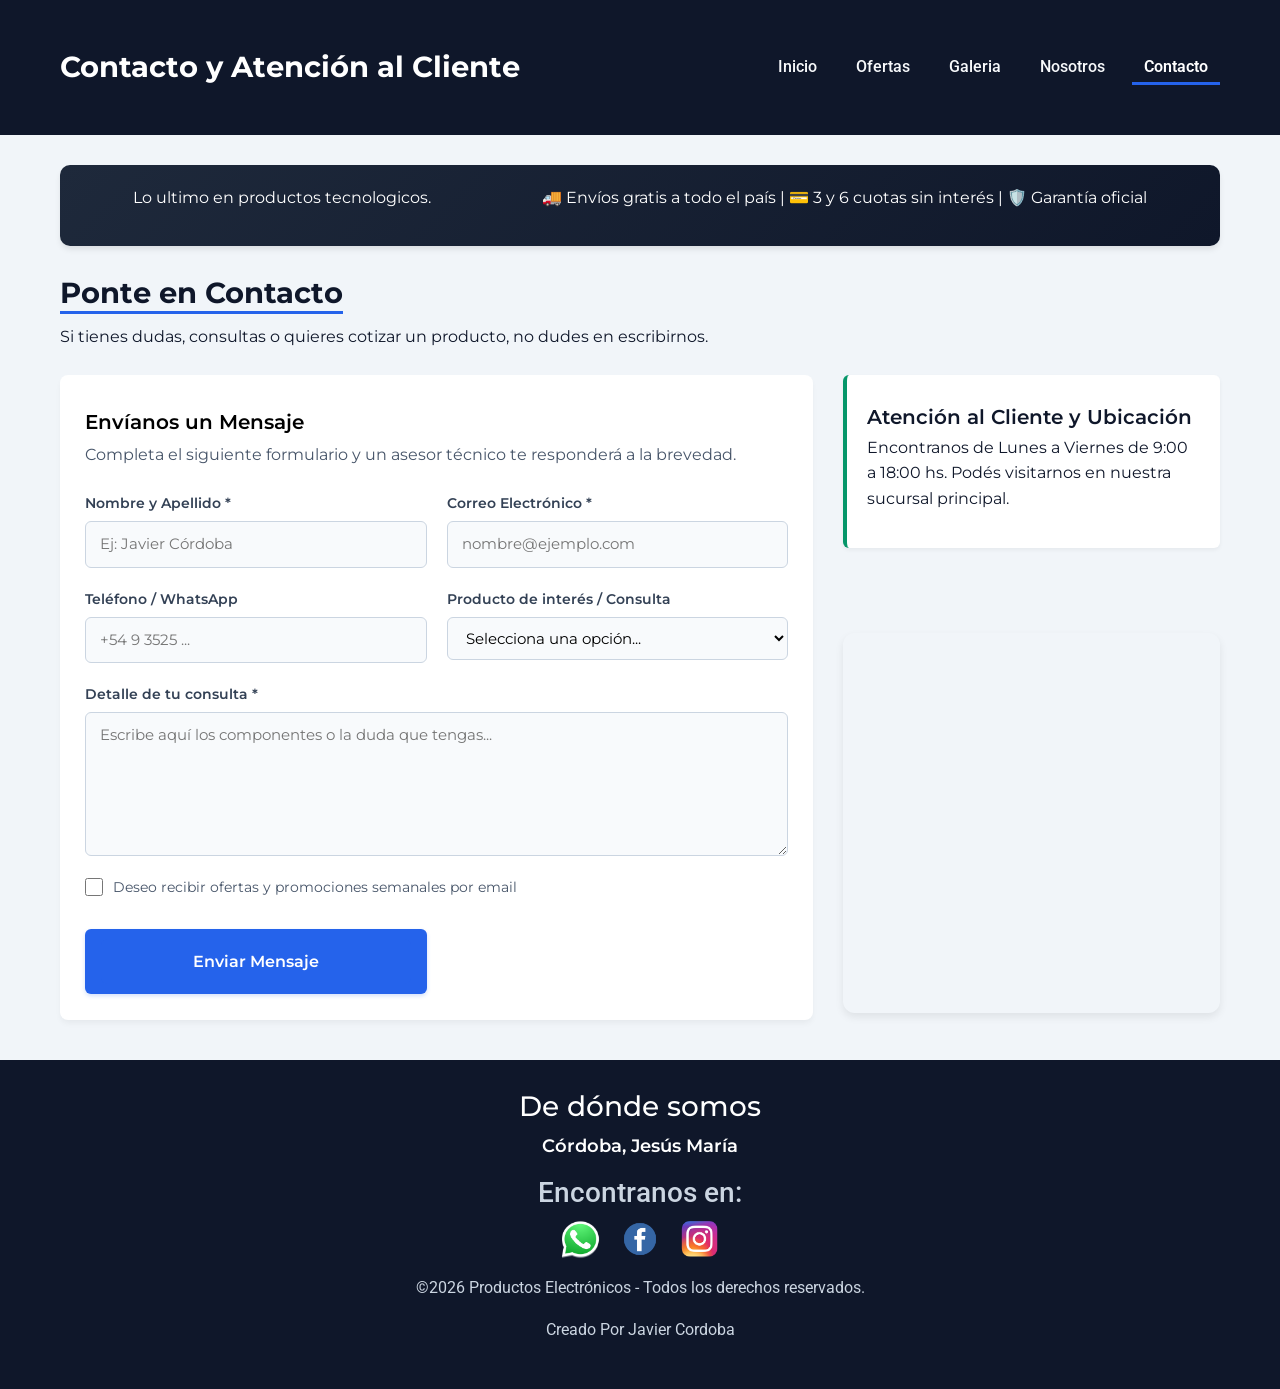
==== pages/contacto.html @ 76e1fd2c "agregar media queries y grid + creacion de rama" ====
<!DOCTYPE html>
<html lang="es">
<head>
    <meta charset="UTF-8">
    <meta name="viewport" content="width=device-width, initial-scale=1.0">
    <title>Contacto y Atención al Cliente | Mundo Tecnológico</title>
    <link href="https://cdn.jsdelivr.net/npm/bootstrap@5.3.8/dist/css/bootstrap.min.css" rel="stylesheet" integrity="sha384-sRIl4kxILFvY47J16cr9ZwB07vP4J8+LH7qKQnuqkuIAvNWLzeN8tE5YBujZqJLB" crossorigin="anonymous">
    <link rel="stylesheet" href="https://cdn.jsdelivr.net/npm/bootstrap-icons@1.13.1/font/bootstrap-icons.min.css">
    <link rel="preconnect" href="https://fonts.googleapis.com">
    <link rel="preconnect" href="https://fonts.gstatic.com" crossorigin>
    <link href="https://fonts.googleapis.com/css2?family=Montserrat:wght@500;600;700&family=Roboto:wght@400;500;700&display=swap" rel="stylesheet">
    <link rel="stylesheet" href="../css/styles.css">

    <meta name="description" content="Ponte en contacto con nuestro equipo de soporte y ventas. Asesoramiento técnico, presupuestos de PC y atención personalizada. ¡Escríbenos!">
    <meta property="og:type" content="website">
    <meta property="og:url" content="https://tulogo.com/pages/contacto.html">
    <meta property="og:title" content="Contacto y Atención al Cliente | Mundo Tecnológico">
    <meta property="og:description" content="Escríbenos o visítanos para recibir asesoramiento en equipamiento informático, computadoras y componentes.">
    <meta property="og:image" content="https://tulogo.com/assets/og-contacto.jpg">
    <meta property="og:image:alt" content="Atención al cliente y soporte de Mundo Tecnológico">
    <meta property="og:locale" content="es_AR">
</head>

<!-- -------------------- cabezera -------------------- -->

<body>
    <header class="header-principal">
        <div class="header-contenido">
            <h1>Contacto y Atención al Cliente</h1>
            <nav>         
                <ul class="lista-nav">
                    <li><a href="../index.html">Inicio </a></li>
                    <li><a href="./ofertas.html">Ofertas</a></li>
                    <li><a href="./galeria.html">Galeria</a></li>
                    <li><a href="./nosotros.html">Nosotros</a></li>
                    <li><a href="./contacto.html" class="activo">Contacto</a></li>                   
                </ul>   
            </nav>
        </div>
    </header>

<!-- -------------------- cuerpo principal -------------------- -->

    <main class="contenido-principal">
        <section class="seccion-comentario"> 
            <p>Lo ultimo en productos tecnologicos.</p>
            <p>🚚 Envíos gratis a todo el país | 💳 3 y 6 cuotas sin interés | 🛡️ Garantía oficial</p>
        </section>

        <section>
            <h2>Ponte en Contacto</h2>
            <p>Si tienes dudas, consultas o quieres cotizar un producto, no dudes en escribirnos.</p>
        </section>

        <section class="seccion-contacto">
            <article class="formulario-contacto">
                <h3>Envíanos un Mensaje</h3>
                <p>Completa el siguiente formulario y un asesor técnico te responderá a la brevedad.</p>

                <form action="#" method="POST" class="form-grid">
                    
                    <div class="campo-grupo">
                        <label for="nombre">Nombre y Apellido *</label>
                        <input type="text" id="nombre" name="nombre" placeholder="Ej: Javier Córdoba" required>
                    </div>

                    <div class="campo-grupo">
                        <label for="email">Correo Electrónico *</label>
                        <input type="email" id="email" name="email" placeholder="nombre@ejemplo.com" required>
                    </div>

                    <div class="campo-grupo">
                        <label for="telefono">Teléfono / WhatsApp</label>
                        <input type="tel" id="telefono" name="telefono" placeholder="+54 9 3525 ...">
                    </div>

                    <div class="campo-grupo">
                        <label for="interes">Producto de interés / Consulta</label>
                        <select id="interes" name="interes">
                            <option value="" disabled selected>Selecciona una opción...</option>
                            <option value="notebooks">Notebooks y Portátiles</option>
                            <option value="monitores">Monitores y Pantallas</option>
                            <option value="armado-pc">Armado y Presupuesto de PC</option>
                            <option value="servicio-tecnico">Servicio Técnico y Garantía</option>
                            <option value="otro">Otras consultas</option>
                        </select>
                    </div>

                    <div class="campo-grupo campo-completo">
                        <label for="mensaje">Detalle de tu consulta *</label>
                        <textarea id="mensaje" name="mensaje" rows="5" placeholder="Escribe aquí los componentes o la duda que tengas..."></textarea>
                    </div>

                    <div class="campo-suscripcion campo-completo">
                        <input type="checkbox" id="novedades" name="novedades">
                        <label for="novedades">Deseo recibir ofertas y promociones semanales por email</label>
                    </div>

                    <div class="boton-formulario">
                        <button type="submit">Enviar Mensaje</button>
                    </div>
                </form>
            </article>

            <div class="info-horarios">
                <h3>Atención al Cliente y Ubicación</h3>
                <p>Encontranos de Lunes a Viernes de 9:00 a 18:00 hs. Podés visitarnos en nuestra sucursal principal.</p>
            </div>

            <div class="ubicacion">
                <iframe src="https://www.google.com/maps/embed?pb=!1m18!1m12!1m3!1d3350.1234567890123!2d-64.18345678901234!3d-31.41345678901234!2m3!1f0!2f0!3f0!3m2!1i1024!2i768!4f13.1!3m3!1m2!1s0x943298765432109%3A0xabcdef1234567890!2sNuestra%20Tienda%20de%20Electr%C3%B3nica!5e0!3m2!1ses-419!2sar!4v1699999999999" width="600" height="450" style="border:0;" allowfullscreen="" loading="lazy" referrerpolicy="no-referrer-when-downgrade"></iframe>
            </div>
        </section>
    </main>

<!-- -------------------- pie de pagina -------------------- -->

    <footer class="pie-pagina">
        <div class="info-contacto">
            <h3>De dónde somos</h3>
            <p>Córdoba, Jesús María</p>
        </div>

        <div class="redes-sociales">
            <h3>Encontranos en:</h3>
            <ul class="lista-redes">
                <li><a href="https://wa.me/123456789" target="_blank"><img src="../assets/img/Logos/whatsapp.png" alt="Logo de Whatsapp" class="logo-red" title="Whatsapp"></a></li>
                <li><a href="https://facebook.com" target="_blank"><img src="../assets/img/Logos/facebook.png" alt="Logo de Facebook" class="logo-red" title="Facebook"></a></li>
                <li><a href="https://instagram.com" target="_blank"><img src="../assets/img/Logos/instagram.png" alt="Logo de Instagram" class="logo-red" title="Instagram"></a></li>
            </ul>
        </div>
        <p>&copy;<span id="year"></span> Productos Electrónicos - Todos los derechos reservados.</p>
        <p>Creado Por Javier Cordoba</p>
    </footer>
    <script>
        document.getElementById('year').textContent = new Date().getFullYear();   
    </script>
    <script src="https://cdn.jsdelivr.net/npm/bootstrap@5.3.8/dist/js/bootstrap.bundle.min.js" integrity="sha384-FKyoEForCGlyvwx9Hj09JcYn3nv7wiPVlz7YYwJrWVcXK/BmnVDxM+D2scQbITxI" crossorigin="anonymous"></script>
</body>
</html>
---- css/styles.css ----
* {
    margin: 0;
    padding: 0;
    box-sizing: border-box;
}

body {
    background-color: #f1f5f9;
    font-family: 'Roboto', sans-serif;
    font-size: 16px;
    color: #334155;
    line-height: 1.6;
}

/* ==========================================================================
                             NAVEGACIÓN
========================================================================== */ 

/* CORRECCIONES DE CSS PARA LA CLASE */
/* PERSONALMENTE ME GUSTABA MAS LA OTRA FORMA POR ESO QUEDA ADJUNTADA*/

/* .lista-nav {
    list-style: none;        
    padding: 0;              
    margin: 15px 0 0 0;               
    display: flex;           
    justify-content: center;
    flex-wrap: wrap;
    gap: 15px;               
} */

/* h1 {
font-family: 'Montserrat', sans-serif;
font-weight: 700;
font-size: 2.2rem;
margin-bottom: 15px;
color: #ffffff;
}*/

.header-principal {
    position: relative;
    background-color: #0f172a;
    color: #ffffff;
    padding: 50px 20px;
    text-align: center;
    overflow: hidden;
}

.video-header {
    position: absolute;
    top: 0;
    left: 0;
    width: 100%;
    height: 100%;
    object-fit: cover;
    z-index: 1;
}

.header-contenido {
    position: relative;
    z-index: 2;
    display: flex;                
    justify-content: space-between;
    align-items: center;           
    max-width: 1200px;             
    margin: 0 auto;                
    padding: 0 20px;
}

h1 {
    font-family: 'Montserrat', sans-serif;
    font-weight: 700;
    font-size: 1.8rem;
    color: #ffffff;
    margin: 0;                    
}

.lista-nav {
    list-style: none;        
    padding: 0;              
    margin: 0;               
    display: flex;           
    gap: 15px;               
}

.lista-nav a {
    color: #f8fafc;
    text-decoration: none;
    font-weight: 500;
    padding: 6px 12px;
    border-radius: 4px;
    transition: background-color 0.2s ease, color 0.2s ease;
}

.lista-nav a:hover {
    background-color: rgba(255, 255, 255, 0.1);
    color: #ffffff;
}

.lista-nav a.activo {
    color: #ffffff;
    font-weight: 600;
    border-bottom: 3px solid #2563eb;
    border-radius: 0;
}

/* ==========================================================================
                      SECCIÓN PRINCIPAL Y CONTENIDO
   ========================================================================== */

.contenido-principal {
    max-width: 1200px;
    margin: 30px auto;
    padding: 0 20px;
    font-family: 'Montserrat', sans-serif;
    color: #0f172a;
}

.seccion-comentario {
    background: linear-gradient(135deg, #1e293b, #0f172a);
    color: #ffffff;
    padding: 20px 25px;
    margin-bottom: 30px;
    border-radius: 10px;
    display: flex;
    justify-content: space-around;
    flex-wrap: wrap;
    gap: 15px;
    text-align: center;
    box-shadow: 0 4px 6px -1px rgba(0, 0, 0, 0.1);
} 

.contenido-principal h2 {
    font-size: 1.8rem;
    font-weight: 700;
    color: #0f172a;
    margin-bottom: 10px;
    border-bottom: 3px solid #2563eb;
    padding-bottom: 0.5px;
    display: inline-block;
}

.contenido-principal h3 {
    font-size: 1.25rem;
    font-weight: 600;
    color: #000000;
    margin-top: 10px;
    margin-bottom: 8px;
}

/* ==========================================================================
                      TARJETAS DE PRODUCTOS
   ========================================================================== */

.seccion-articulos {
    display: grid;
    grid-template-columns: 1fr;
    gap: 20px;
    margin-top: 20px;
}

.producto,
.producto-oferta {
    background-color: #ffffff;
    border: 1px solid #e2e8f0;
    border-left: 4px solid #2563eb;
    padding: 20px;
    border-radius: 8px;
    width: 100%;
    flex-direction: column;
    justify-content: space-between;
    align-items: center;
    text-align: center;
    box-shadow: 0 4px 6px -1px rgba(0, 0, 0, 0.05);
    transition: transform 0.2s ease, box-shadow 0.2s ease;
}

.producto-oferta {
    position: relative;
    overflow: hidden; 
}

.producto-oferta::before {
    content: "OFERTA";
    position: absolute;
    top: 15px;
    right: -30px;
    background-color: #dc2626;
    color: #ffffff;
    font-size: 0.65rem;
    font-weight: bold;
    padding: 4px 30px;
    transform: rotate(45deg);
    box-shadow: 0 2px 4px rgba(0, 0, 0, 0.15);
}

.producto:hover {
    transform: translateY(-5px);
    box-shadow: 0 10px 15px -3px rgba(0, 0, 0, 0.1);
    border-color: #cbd5e1;
}

.boton-compra,
.boton-formulario {
    background-color: #2563eb;
    color: #ffffff;
    border: none;
    border-radius: 6px;
    padding: 10px 16px;
    font-size: 0.95rem;
    font-weight: 600;
    margin-top: 10px;
    width: 100%;
    cursor: pointer;
    transition: all 0.2s ease;
    box-shadow: 0 2px 4px rgba(37, 99, 235, 0.2);
}

.boton-compra:hover {
    background-color: #1d4ed8;
    box-shadow: 0 4px 8px rgba(37, 99, 235, 0.35);
    transform: translateY(-2px);
}

.boton-compra:active {
    transform: translateY(0);
    box-shadow: none;
}

.titulo-producto {
    font-family: 'Montserrat', sans-serif;
    font-weight: 600;
    font-size: 1.1rem;
    color: #0f172a;
}

.precio-producto {
    font-weight: 700;
    color: #059669;
    font-size: 1.3rem;
    margin-top: 5px;
}

.imagen-producto {
    width: 100%;
    height: 180px;
    margin: 15px 0;
    object-fit: contain;
    transition: transform 0.25s ease;
}

/* ==========================================================================
                                PAGES
   ========================================================================== */

/*================
    1. OFERTAS 
=================*/

.seccion-ofertas {
    display: flex;            
    gap: 30px;                 
    flex-wrap: wrap;           
    margin: 30px;
}

.oferta-destacada {
    background-color: #ffffff;
    padding: 40px;
    border-radius: 6px;           
    box-shadow: 0px 4px 6px -1px rgba(0, 0, 0, 0.05);
}

.promociones-pago {
    background-color: #ffffff;
    border-left: 4px solid #059669;
    padding: 20px;
    border-radius: 6px;
    margin-top: 25px;
    box-shadow: 0 2px 4px rgba(0,0,0,0.05);
}

.seccion-tabla {
    margin: 40px 0;
}
.seccion-tabla p {
    color: #64748b;
    margin-top: 6px;
    margin-bottom: 20px;
}
.tabla-contenedor {
    width: 100%;
    overflow-x: auto;
    border-radius: 8px;
    box-shadow: 0 4px 6px -1px rgba(0, 0, 0, 0.05);
}
.tabla-comparativa {
    width: 100%;
    border-collapse: collapse;
    background-color: #ffffff;
    text-align: left;
    font-size: 0.95rem;
}
.tabla-comparativa caption {
    caption-side: top;
    font-size: 1.1rem;
    font-weight: 700;
    color: #0f172a;
    padding-bottom: 12px;
    text-align: left;
}
.tabla-comparativa thead tr {
    background-color: #0f172a;
    color: #ffffff;
}
.tabla-comparativa th {
    padding: 14px 18px;
    font-weight: 600;
}
.tabla-comparativa td {
    padding: 12px 18px;
    border-bottom: 1px solid #e2e8f0;
    color: #334155;
}



/*================
    2. GALERIA 
=================*/


/*================
    3. NOSOTROS 
=================*/

.seccion-nosotros {
    margin-top: 30px;
}

.tarjeta-nosotros {
    background-color: #ffffff;
    margin: 15px 0;
    border-radius: 8px;
    padding: 24px;
    flex: 1 1 280px;
    box-shadow: 0 4px 6px -1px rgba(0, 0, 0, 0.05);
    border: 2px solid #e2e8f0;
    border-left: 4px solid #2563eb;
}

.tarjeta-nosotros h3 {
    color: #0f172a;
    font-size: 1.2rem;
    margin-bottom: 10px;
}

.ubicacion {
    margin-top: 40px;
}

.ubicacion iframe {
    width: 100%;
    max-width: 100%;
    height: 380px;
    border-radius: 12px;
    box-shadow: 0 4px 8px rgba(0,0,0,0.08);
    margin-top: 15px;
}

/*================
    4. CONTACTO 
=================*/

.seccion-contacto {
    display: grid;
    gap: 20px;
    grid-template-columns: 1fr;
    grid-template-areas:
        "form"
        "horarios"
        "mapa";
    margin-top: 25px;
}

.formulario-contacto {
    grid-area: form;
    background-color: #ffffff;
    padding: 25px;
    border-radius: 8px;
    box-shadow: 0 4px 6px -1px rgba(0, 0, 0, 0.05);
}

.formulario-contacto > p {
    color: #475569;
    margin-bottom: 25px;
}

.form-grid {
    display: grid;
    grid-template-columns: 1fr 1fr;
    gap: 20px;
}

.campo-grupo {
    display: flex;
    flex-direction: column;
    gap: 6px;
}

.campo-grupo label {
    font-size: 0.9rem;
    font-weight: 600;
    color: #334155;
}

.campo-grupo input,
.campo-grupo select,
.campo-grupo textarea {
    padding: 10px 14px;
    border: 1px solid #cbd5e1;
    border-radius: 6px;
    font-family: inherit;
    font-size: 0.95rem;
    background-color: #f8fafc;
    transition: border-color 0.2s ease, box-shadow 0.2s ease;
}

.campo-grupo input:focus,
.campo-grupo select:focus,
.campo-grupo textarea:focus {
    outline: none;
    border-color: #2563eb;
    box-shadow: 0 0 0 3px rgba(37, 99, 235, 0.15);
    background-color: #ffffff;
}

.campo-completo {
    grid-column: 1 / -1;
}

.campo-suscripcion {
    display: flex;
    align-items: center;
    gap: 10px;
    font-size: 0.9rem;
    color: #475569;
}

.campo-suscripcion input[type="checkbox"] {
    width: 18px;
    height: 18px;
    accent-color: #2563eb;
    cursor: pointer;
}

.boton-formulario button {
    color: #ffffff;
    background-color: #2563eb;
    border: none;
    padding: 10px 16px;
    border-radius: 6px;
    font-size: 1rem;
    font-weight: 600;
    width: 100%;
}

.info-horarios {
    grid-area: horarios;
    background-color: #ffffff;
    border-left: 4px solid #059669;
    padding: 20px;      border-radius: 6px;
    box-shadow: 0 2px 4px rgba(0,0,0,0.05);
}

.info-horarios h3 {
    color: #0f172a;
    margin-bottom: 6px;
}

.ubicacion {
    grid-area: mapa;}

/* ==========================================================================
                                PIE DE PÁGINA 
   ========================================================================== */

.pie-pagina {
    background-color: #0f172a;
    color: #cbd5e1;
    padding: 30px 20px;
    text-align: center;
    margin-top: 40px;
}

.info-contacto {
    font-family: 'Montserrat', sans-serif;
    font-weight: 600;
    font-size: 1.1rem;
    color: #ffffff;
    margin-bottom: 10px;
}   


.lista-redes {
    list-style: none;
    display: flex;
    justify-content: center;
    align-items: center;
    gap: 20px;
    margin-top: 10px;
    padding: 0;
}

.logo-red {
    width: 40px;
    height: 40px;
}

/* ==========================================================================
                                MEDIA QUERIES
   ========================================================================== */

/* TABLET (a partir de 640px de ancho) */
@media (min-width: 640px) {
    .seccion-articulos {
        grid-template-columns: repeat(2, 1fr);
    }
}

/* COMPUTADORA (a partir de 1024px de ancho) */
@media (min-width: 1024px) {  
    .header-contenido {
        flex-direction: row;
        justify-content: space-between;
    }
    .seccion-articulos {
        grid-template-columns: repeat(4, 1fr);
    }
    .seccion-contacto {
        grid-template-columns: 2fr 1fr;
        grid-template-areas:
            "form horarios"
            "form mapa";
        gap: 30px;
    }
}
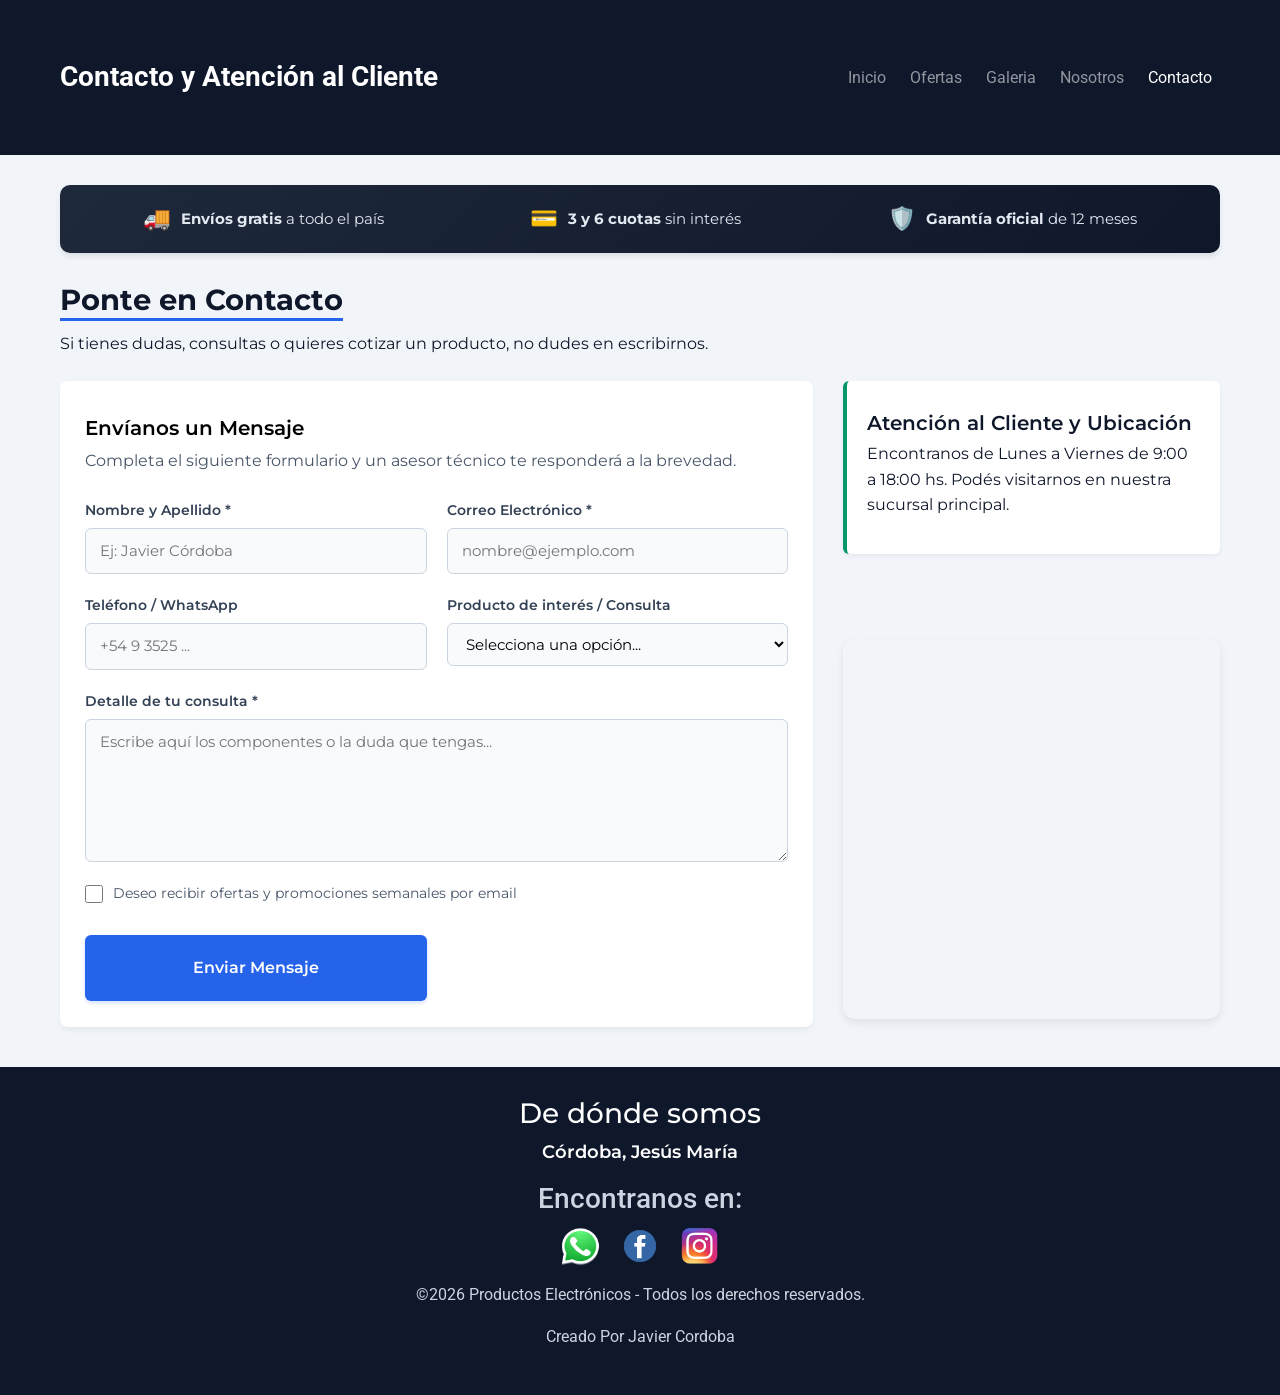
==== commit d646733a: "integracion de bootstrap con navbar cards y grid en index y nosotros" ====
--- a/pages/contacto.html
+++ b/pages/contacto.html
@@ -25,27 +25,42 @@
 
 <body>
     <header class="header-principal">
-        <div class="header-contenido">
-            <h1>Contacto y Atención al Cliente</h1>
-            <nav>         
-                <ul class="lista-nav">
-                    <li><a href="../index.html">Inicio </a></li>
-                    <li><a href="./ofertas.html">Ofertas</a></li>
-                    <li><a href="./galeria.html">Galeria</a></li>
-                    <li><a href="./nosotros.html">Nosotros</a></li>
-                    <li><a href="./contacto.html" class="activo">Contacto</a></li>                   
-                </ul>   
-            </nav>
-        </div>
+        <nav class="navbar navbar-expand-lg navbar-dark header-contenido">
+            <div class="container-fluid px-0">
+                <a class="navbar-brand fs-3 fw-bold" href="../index.html">Contacto y Atención al Cliente</a>
+
+                <button class="navbar-toggler" type="button" data-bs-toggle="collapse" data-bs-target="#menuNavegacion" aria-controls="menuNavegacion" aria-expanded="false" aria-label="Abrir menú de navegación">
+                    <span class="navbar-toggler-icon"></span>
+                </button>
+
+                <div class="collapse navbar-collapse" id="menuNavegacion">
+                    <ul class="navbar-nav ms-auto gap-2">
+                        <li class="nav-item"><a class="nav-link" href="../index.html">Inicio</a></li>
+                        <li class="nav-item"><a class="nav-link" href="./ofertas.html">Ofertas</a></li>
+                        <li class="nav-item"><a class="nav-link" href="./galeria.html">Galeria</a></li>
+                        <li class="nav-item"><a class="nav-link" href="./nosotros.html">Nosotros</a></li>
+                        <li class="nav-item"><a class="nav-link active" href="./contacto.html">Contacto</a></li>
+                    </ul>
+                </div>
+            </div>
+        </nav>
     </header>
 
 <!-- -------------------- cuerpo principal -------------------- -->
 
     <main class="contenido-principal">
-        <section class="seccion-comentario"> 
-            <p>Lo ultimo en productos tecnologicos.</p>
-            <p>🚚 Envíos gratis a todo el país | 💳 3 y 6 cuotas sin interés | 🛡️ Garantía oficial</p>
+        <section class="seccion-comentario">
+            <div class="item-beneficio beneficio-envio">
+                <span><strong>Envíos gratis</strong> a todo el país</span>
+            </div>
+            <div class="item-beneficio beneficio-cuotas">
+                <span><strong>3 y 6 cuotas</strong> sin interés</span>
+            </div>
+            <div class="item-beneficio beneficio-garantia">
+                <span><strong>Garantía oficial</strong> de 12 meses</span>
+            </div>
         </section>
+        
 
         <section>
             <h2>Ponte en Contacto</h2>
@@ -108,7 +123,7 @@
             </div>
 
             <div class="ubicacion">
-                <iframe src="https://www.google.com/maps/embed?pb=!1m18!1m12!1m3!1d3350.1234567890123!2d-64.18345678901234!3d-31.41345678901234!2m3!1f0!2f0!3f0!3m2!1i1024!2i768!4f13.1!3m3!1m2!1s0x943298765432109%3A0xabcdef1234567890!2sNuestra%20Tienda%20de%20Electr%C3%B3nica!5e0!3m2!1ses-419!2sar!4v1699999999999" width="600" height="450" style="border:0;" allowfullscreen="" loading="lazy" referrerpolicy="no-referrer-when-downgrade"></iframe>
+                <iframe src="https://www.google.com/maps/embed?pb=!1m18!1m12!1m3!1d27376.62319082987!2d-64.116666!3d-30.983333!2m3!1f0!2f0!3f0!3m2!1i1024!2i768!4f13.1!3m3!1m2!1s0x9432637a778859e9%3A0xc3b865dc6fa5e77e!2zSmVzw7pzIE1hcsOtYSwgQ8OzcmRvYmE!5e0!3m2!1ses-419!2sar!4v1710000000000!5m2!1ses-419!2sar" width="600" height="450" style="border:0;" allowfullscreen="" loading="lazy" referrerpolicy="no-referrer-when-downgrade"></iframe>
             </div>
         </section>
     </main>
--- a/css/styles.css
+++ b/css/styles.css
@@ -120,16 +120,38 @@
 .seccion-comentario {
     background: linear-gradient(135deg, #1e293b, #0f172a);
     color: #ffffff;
-    padding: 20px 25px;
+    padding: 16px 20px;
     margin-bottom: 30px;
     border-radius: 10px;
     display: flex;
     justify-content: space-around;
+    align-items: center;
     flex-wrap: wrap;
-    gap: 15px;
+    gap: 20px;
     text-align: center;
     box-shadow: 0 4px 6px -1px rgba(0, 0, 0, 0.1);
-} 
+}
+
+.item-beneficio {
+    display: flex;
+    align-items: center;
+    gap: 10px;
+    font-size: 0.95rem;
+    color: #e2e8f0;
+}
+
+.beneficio-envio::before {
+    content: "🚚";
+    font-size: 1.4rem;
+}
+.beneficio-cuotas::before {
+    content: "💳";
+    font-size: 1.4rem;
+}
+.beneficio-garantia::before {
+    content: "🛡️";
+    font-size: 1.4rem;
+}
 
 .contenido-principal h2 {
     font-size: 1.8rem;
@@ -330,6 +352,66 @@
     2. GALERIA 
 =================*/
 
+.seccion-galeria {
+    margin-top: 30px;
+}
+
+.seccion-galeria > p {
+    color: #64748b;
+    margin-top: 6px;
+    margin-bottom: 25px;
+}
+
+.categoria-galeria {
+    margin-bottom: 40px;
+}
+
+.categoria-galeria h3 {
+    font-size: 1.3rem;
+    font-weight: 600;
+    color: #0f172a;
+    margin-bottom: 15px;
+    border-left: 4px solid #2563eb;
+    padding-left: 10px;
+}
+
+.grilla-galeria {
+    display: grid;
+    grid-template-columns: repeat(auto-fit, minmax(260px, 1fr));
+    gap: 25px;
+}
+
+.item-galeria {
+    background-color: #ffffff;
+    border: 1px solid #e2e8f0;
+    border-radius: 10px;
+    overflow: hidden;
+    margin: 0;
+    box-shadow: 0 4px 6px -1px rgba(0, 0, 0, 0.05);
+    transition: transform 0.25s ease, box-shadow 0.25s ease;
+    display: flex;
+    flex-direction: column;
+    justify-content: space-between;
+}
+
+.item-galeria img {
+    width: 100%;
+    height: 200px;
+    object-fit: contain;
+    padding: 20px;
+    background-color: #ffffff;
+    transition: transform 0.25s ease;
+}
+
+.item-galeria figcaption {
+    background-color: #f8fafc;
+    border-top: 1px solid #e2e8f0;
+    padding: 12px 15px;
+    text-align: center;
+    font-size: 0.95rem;
+    font-weight: 500;
+    color: #334155;
+}
 
 /*================
     3. NOSOTROS 
@@ -341,19 +423,33 @@
 
 .tarjeta-nosotros {
     background-color: #ffffff;
-    margin: 15px 0;
-    border-radius: 8px;
-    padding: 24px;
-    flex: 1 1 280px;
-    box-shadow: 0 4px 6px -1px rgba(0, 0, 0, 0.05);
-    border: 2px solid #e2e8f0;
+    border: 1px solid #e2e8f0;
     border-left: 4px solid #2563eb;
+    border-radius: 12px;
+    padding: 28px 24px;
+    box-shadow: 0 4px 6px -1px rgba(0, 0, 0, 0.04);
+    transition: transform 0.25s ease, box-shadow 0.25s ease, border-color 0.25s ease;
+}
+
+.tarjeta-nosotros:hover {
+    transform: translateY(-6px);
+    box-shadow: 0 12px 20px -3px rgba(0, 0, 0, 0.08);
+    border-left-color: #1d4ed8;
 }
 
 .tarjeta-nosotros h3 {
+    font-family: 'Montserrat', sans-serif;
     color: #0f172a;
-    font-size: 1.2rem;
-    margin-bottom: 10px;
+    font-size: 1.25rem;
+    font-weight: 600;
+    margin-bottom: 12px;
+}
+
+.tarjeta-nosotros p {
+    color: #64748b;
+    font-size: 0.95rem;
+    line-height: 1.6;
+    margin-bottom: 0;
 }
 
 .ubicacion {
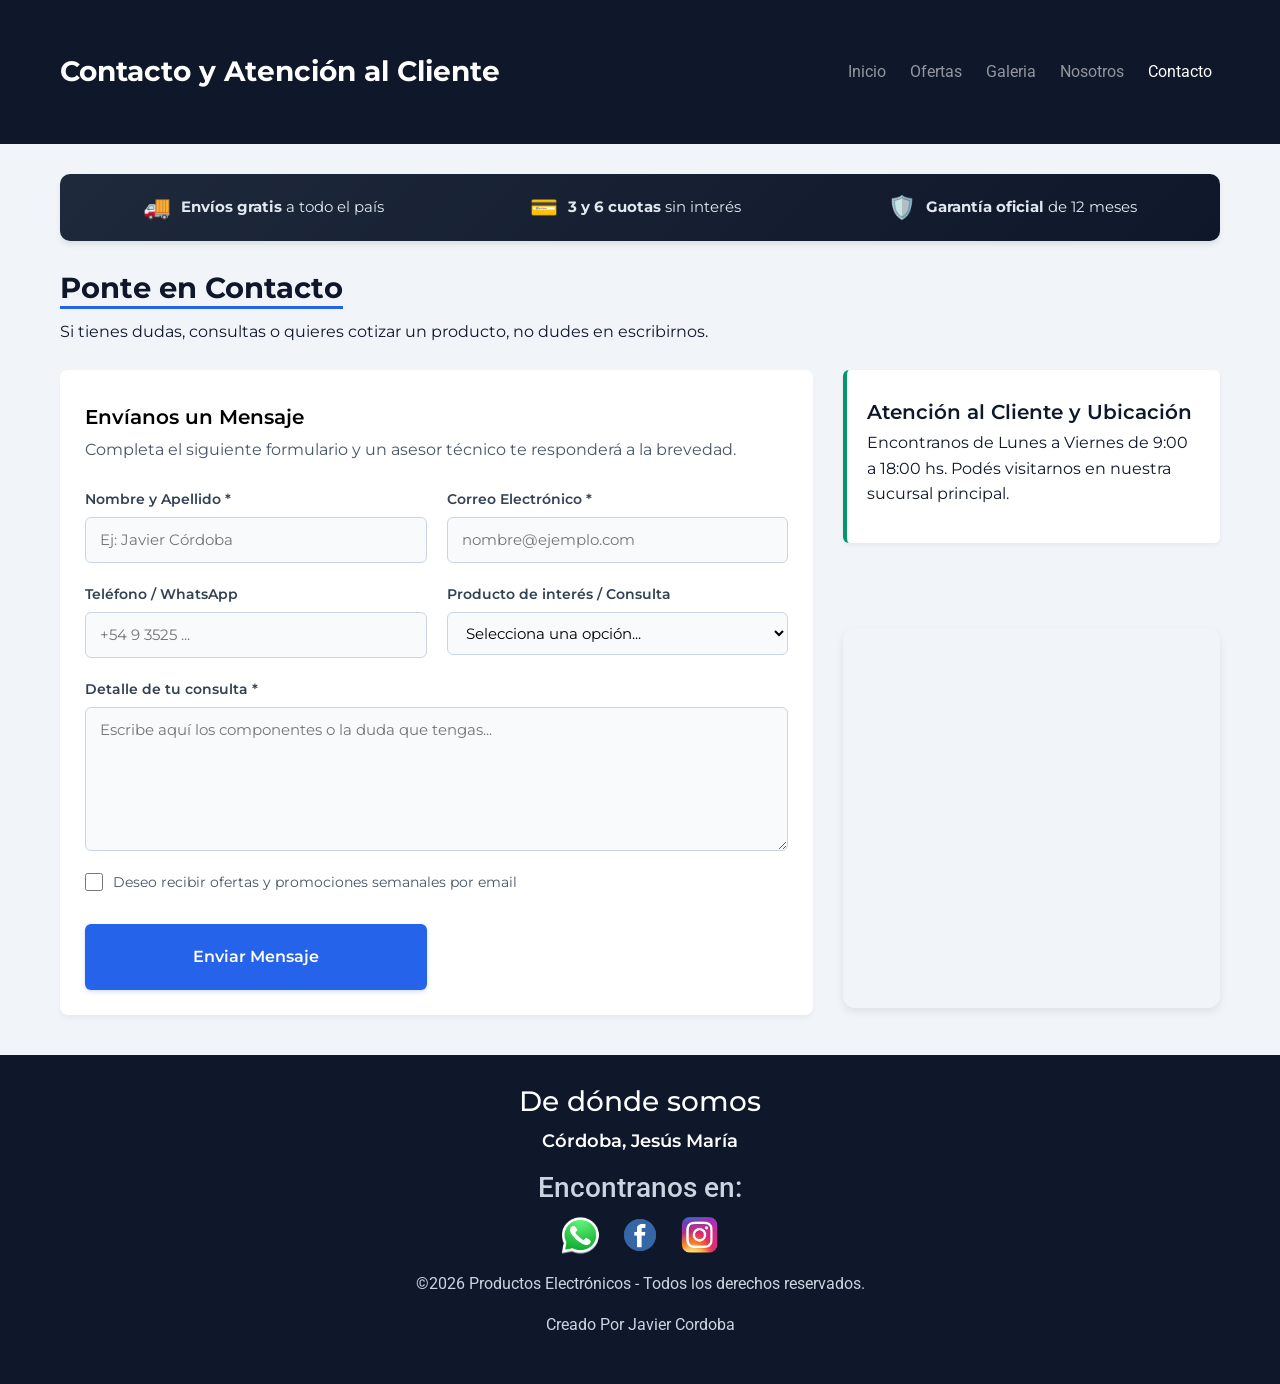
==== commit c099032c: "ultimas modificaciones minimas" ====
--- a/pages/contacto.html
+++ b/pages/contacto.html
@@ -27,7 +27,7 @@
     <header class="header-principal">
         <nav class="navbar navbar-expand-lg navbar-dark header-contenido">
             <div class="container-fluid px-0">
-                <a class="navbar-brand fs-3 fw-bold" href="../index.html">Contacto y Atención al Cliente</a>
+                <h1 class="navbar-brand fs-3 fw-bold">Contacto y Atención al Cliente</h1>
 
                 <button class="navbar-toggler" type="button" data-bs-toggle="collapse" data-bs-target="#menuNavegacion" aria-controls="menuNavegacion" aria-expanded="false" aria-label="Abrir menú de navegación">
                     <span class="navbar-toggler-icon"></span>
@@ -49,7 +49,7 @@
 <!-- -------------------- cuerpo principal -------------------- -->
 
     <main class="contenido-principal">
-        <section class="seccion-comentario">
+        <div class="seccion-comentario">
             <div class="item-beneficio beneficio-envio">
                 <span><strong>Envíos gratis</strong> a todo el país</span>
             </div>
@@ -59,7 +59,7 @@
             <div class="item-beneficio beneficio-garantia">
                 <span><strong>Garantía oficial</strong> de 12 meses</span>
             </div>
-        </section>
+        </div>
         
 
         <section>
--- a/css/styles.css
+++ b/css/styles.css
@@ -45,16 +45,6 @@
     padding: 50px 20px;
     text-align: center;
     overflow: hidden;
-}
-
-.video-header {
-    position: absolute;
-    top: 0;
-    left: 0;
-    width: 100%;
-    height: 100%;
-    object-fit: cover;
-    z-index: 1;
 }
 
 .header-contenido {
@@ -463,6 +453,21 @@
     border-radius: 12px;
     box-shadow: 0 4px 8px rgba(0,0,0,0.08);
     margin-top: 15px;
+}
+
+.seccion-video {
+    margin-top: 40px;
+}
+.video-oficinas {
+    width: 100%;
+    max-width: 850px;
+    display: block;
+    margin: 20px auto;
+    border-radius: 12px;
+    border: 1px solid #e2e8f0;
+    box-shadow: 0 10px 25px -5px rgba(15, 23, 42, 0.12);
+    background-color: #0f172a;
+    outline: none;
 }
 
 /*================
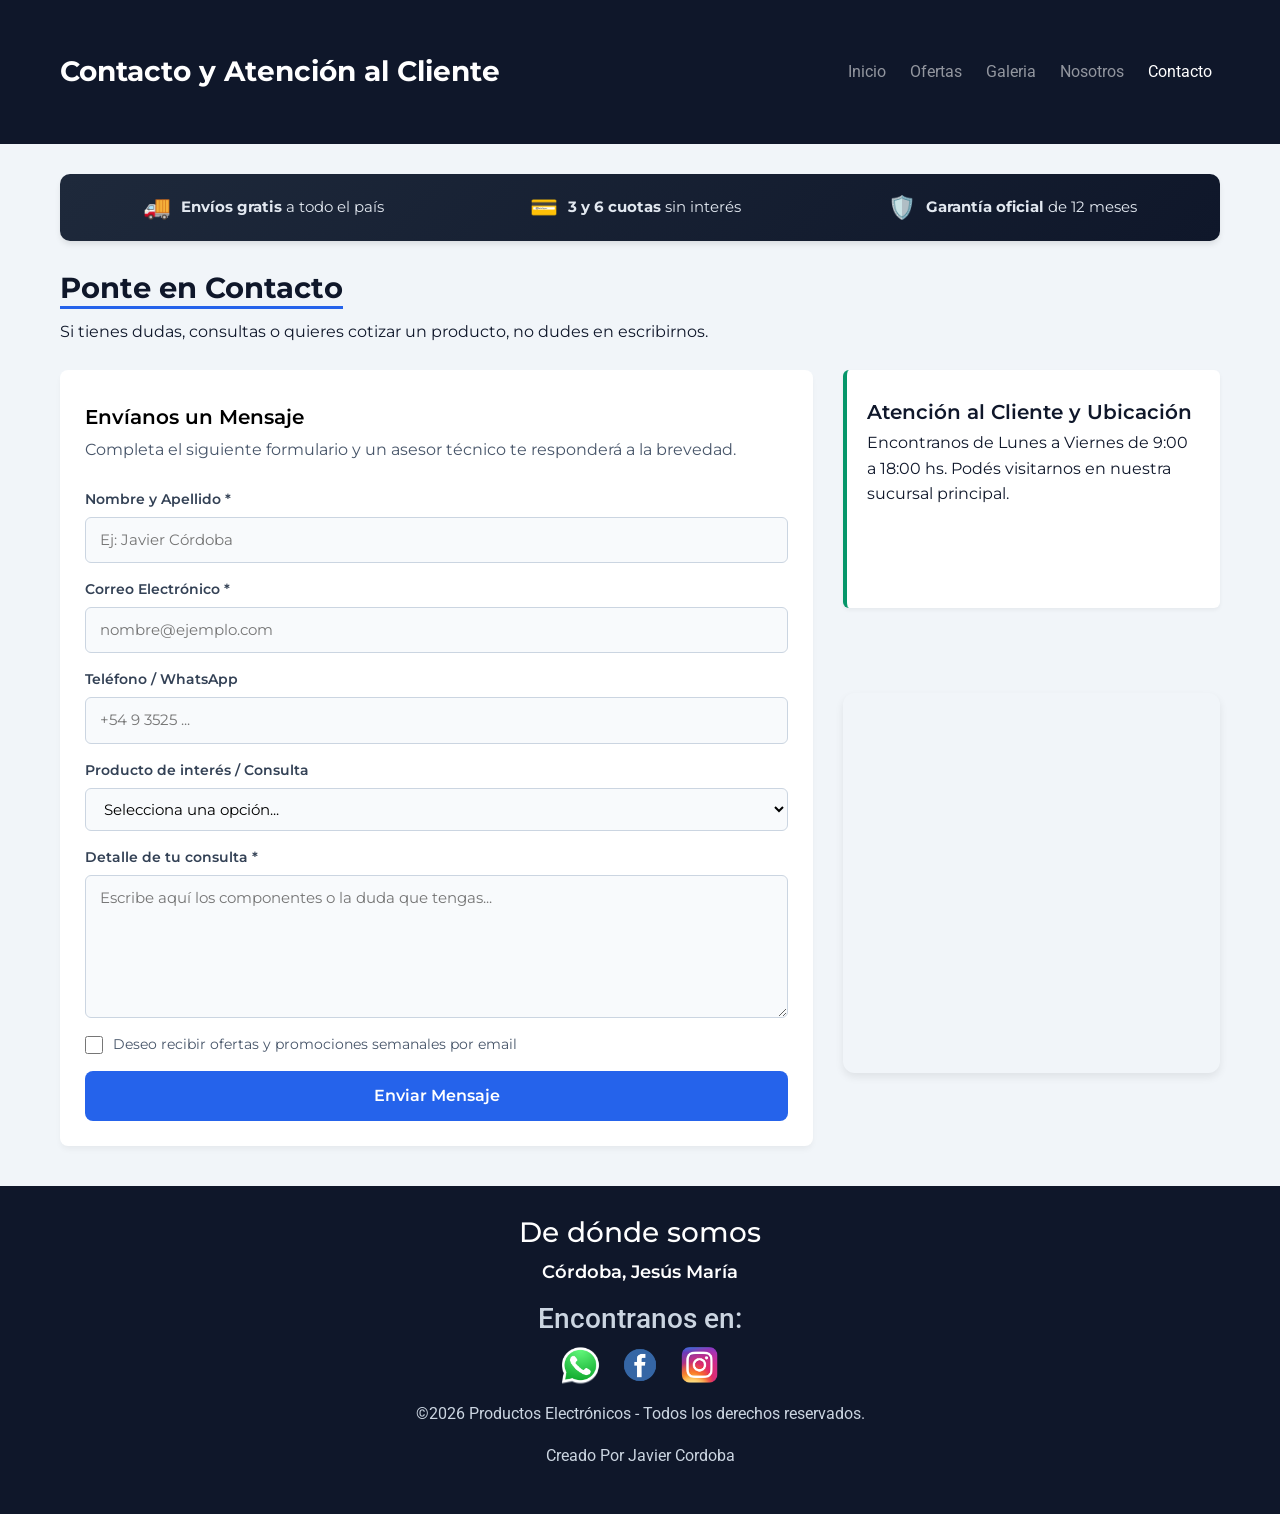
==== commit 1135b473: "responsive con areas, animaciones aos, accesibilidadl" ====
--- a/pages/contacto.html
+++ b/pages/contacto.html
@@ -13,10 +13,10 @@
 
     <meta name="description" content="Ponte en contacto con nuestro equipo de soporte y ventas. Asesoramiento técnico, presupuestos de PC y atención personalizada. ¡Escríbenos!">
     <meta property="og:type" content="website">
-    <meta property="og:url" content="https://tulogo.com/pages/contacto.html">
+    <meta property="og:url" content="https://javicordoba10.github.io/Pagina-WEB-Computacion/">
     <meta property="og:title" content="Contacto y Atención al Cliente | Mundo Tecnológico">
     <meta property="og:description" content="Escríbenos o visítanos para recibir asesoramiento en equipamiento informático, computadoras y componentes.">
-    <meta property="og:image" content="https://tulogo.com/assets/og-contacto.jpg">
+    <meta property="og:image" content="https://javicordoba10.github.io/Pagina-WEB-Computacion/assets/img/notebookHp.jpg">
     <meta property="og:image:alt" content="Atención al cliente y soporte de Mundo Tecnológico">
     <meta property="og:locale" content="es_AR">
 </head>
@@ -111,8 +111,8 @@
                         <label for="novedades">Deseo recibir ofertas y promociones semanales por email</label>
                     </div>
 
-                    <div class="boton-formulario">
-                        <button type="submit">Enviar Mensaje</button>
+                    <div class="campo-completo">
+                        <button type="submit" class="boton-formulario">Enviar Mensaje</button>
                     </div>
                 </form>
             </article>
--- a/css/styles.css
+++ b/css/styles.css
@@ -16,27 +16,6 @@
 /* ==========================================================================
                              NAVEGACIÓN
 ========================================================================== */ 
-
-/* CORRECCIONES DE CSS PARA LA CLASE */
-/* PERSONALMENTE ME GUSTABA MAS LA OTRA FORMA POR ESO QUEDA ADJUNTADA*/
-
-/* .lista-nav {
-    list-style: none;        
-    padding: 0;              
-    margin: 15px 0 0 0;               
-    display: flex;           
-    justify-content: center;
-    flex-wrap: wrap;
-    gap: 15px;               
-} */
-
-/* h1 {
-font-family: 'Montserrat', sans-serif;
-font-weight: 700;
-font-size: 2.2rem;
-margin-bottom: 15px;
-color: #ffffff;
-}*/
 
 .header-principal {
     position: relative;
@@ -64,35 +43,6 @@
     font-size: 1.8rem;
     color: #ffffff;
     margin: 0;                    
-}
-
-.lista-nav {
-    list-style: none;        
-    padding: 0;              
-    margin: 0;               
-    display: flex;           
-    gap: 15px;               
-}
-
-.lista-nav a {
-    color: #f8fafc;
-    text-decoration: none;
-    font-weight: 500;
-    padding: 6px 12px;
-    border-radius: 4px;
-    transition: background-color 0.2s ease, color 0.2s ease;
-}
-
-.lista-nav a:hover {
-    background-color: rgba(255, 255, 255, 0.1);
-    color: #ffffff;
-}
-
-.lista-nav a.activo {
-    color: #ffffff;
-    font-weight: 600;
-    border-bottom: 3px solid #2563eb;
-    border-radius: 0;
 }
 
 /* ==========================================================================
@@ -165,13 +115,6 @@
                       TARJETAS DE PRODUCTOS
    ========================================================================== */
 
-.seccion-articulos {
-    display: grid;
-    grid-template-columns: 1fr;
-    gap: 20px;
-    margin-top: 20px;
-}
-
 .producto,
 .producto-oferta {
     background-color: #ffffff;
@@ -213,8 +156,7 @@
     border-color: #cbd5e1;
 }
 
-.boton-compra,
-.boton-formulario {
+.boton-compra {
     background-color: #2563eb;
     color: #ffffff;
     border: none;
@@ -225,19 +167,18 @@
     margin-top: 10px;
     width: 100%;
     cursor: pointer;
-    transition: all 0.2s ease;
+    transition: transform 250ms ease-out, box-shadow 250ms ease-out, background-color 250ms ease-out;
     box-shadow: 0 2px 4px rgba(37, 99, 235, 0.2);
 }
 
 .boton-compra:hover {
     background-color: #1d4ed8;
-    box-shadow: 0 4px 8px rgba(37, 99, 235, 0.35);
-    transform: translateY(-2px);
+    transform: translateY(-3px) scale(1.02);
+    box-shadow: 0 8px 18px -4px rgba(37, 99, 235, 0.4);
 }
 
 .boton-compra:active {
-    transform: translateY(0);
-    box-shadow: none;
+    transform: translateY(-1px) scale(0.98);
 }
 
 .titulo-producto {
@@ -500,8 +441,8 @@
 
 .form-grid {
     display: grid;
-    grid-template-columns: 1fr 1fr;
-    gap: 20px;
+    grid-template-columns: 1fr;
+    gap: 15px;
 }
 
 .campo-grupo {
@@ -556,15 +497,22 @@
     cursor: pointer;
 }
 
-.boton-formulario button {
+.boton-formulario {
     color: #ffffff;
     background-color: #2563eb;
     border: none;
-    padding: 10px 16px;
-    border-radius: 6px;
+    padding: 12px 20px;
+    border-radius: 8px;
     font-size: 1rem;
     font-weight: 600;
     width: 100%;
+    cursor: pointer;
+    transition: background-color 250ms ease-out, transform 250ms ease-out;
+}
+
+.boton-formulario:hover {
+    background-color: #1d4ed8;
+    transform: translateY(-2px);
 }
 
 .info-horarios {
@@ -646,4 +594,36 @@
             "form mapa";
         gap: 30px;
     }
+}
+
+@media (prefers-reduced-motion: reduce) {
+    *,
+    *::before,
+    *::after {
+        animation-duration: 0.01ms !important;
+        animation-iteration-count: 1 !important;
+        transition-duration: 0.01ms !important;
+        scroll-behavior: auto !important;
+    }
+}
+
+/* Key Frame */
+
+@keyframes entradaSuave {
+    0% {
+        opacity: 0;
+        transform: translateY(20px);
+    }
+    60% {
+        opacity: 0.8;
+        transform: translateY(-3px);
+    }
+    100% {
+        opacity: 1;
+        transform: translateY(0);
+    }
+}
+
+.seccion-comentario {
+    animation: entradaSuave 450ms ease-out forwards;
 }
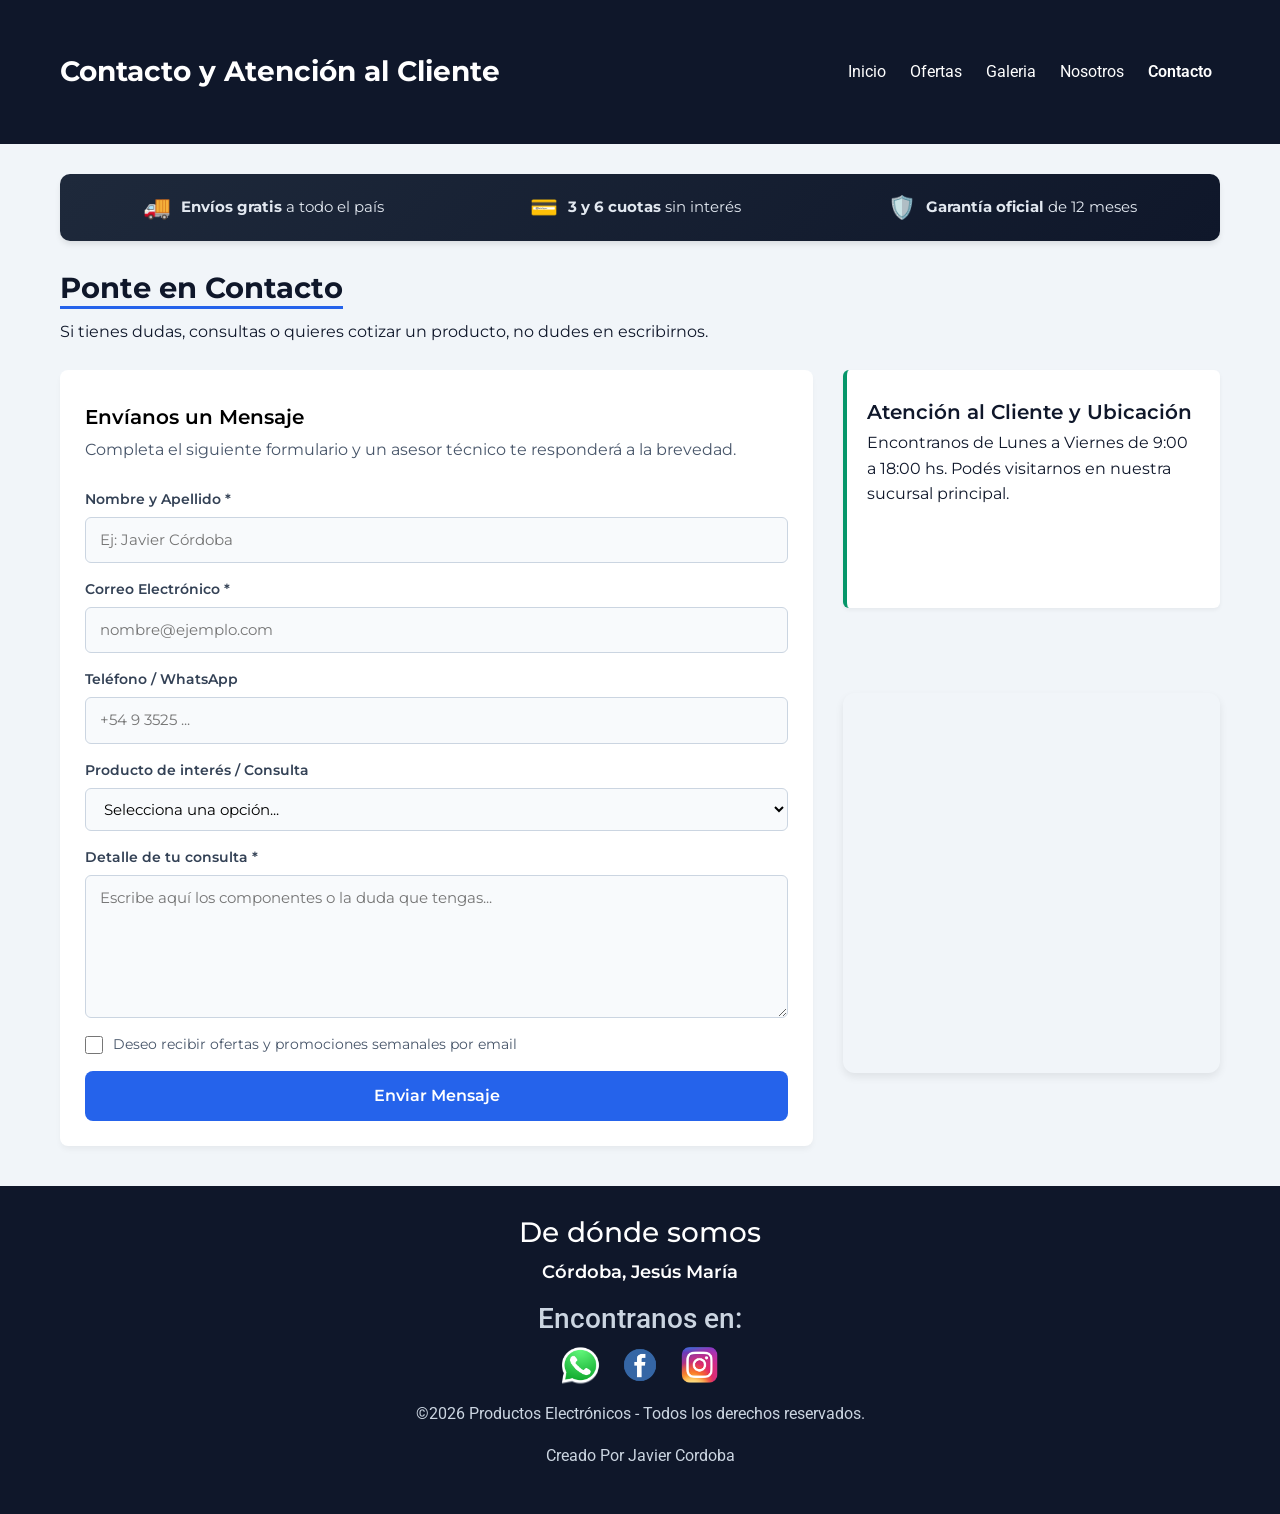
==== commit c56cf762: "migrar css a scss" ====
--- a/pages/contacto.html
+++ b/pages/contacto.html
@@ -9,7 +9,7 @@
     <link rel="preconnect" href="https://fonts.googleapis.com">
     <link rel="preconnect" href="https://fonts.gstatic.com" crossorigin>
     <link href="https://fonts.googleapis.com/css2?family=Montserrat:wght@500;600;700&family=Roboto:wght@400;500;700&display=swap" rel="stylesheet">
-    <link rel="stylesheet" href="../css/styles.css">
+    <link rel="stylesheet" href="../scss/styles.css">
 
     <meta name="description" content="Ponte en contacto con nuestro equipo de soporte y ventas. Asesoramiento técnico, presupuestos de PC y atención personalizada. ¡Escríbenos!">
     <meta property="og:type" content="website">
--- a/scss/styles.css
+++ b/scss/styles.css
@@ -0,0 +1,563 @@
+@charset "UTF-8";
+* {
+  margin: 0;
+  padding: 0;
+  box-sizing: border-box;
+}
+
+body {
+  background-color: #f1f5f9;
+  font-family: "Roboto", sans-serif;
+  font-size: 16px;
+  color: #334155;
+  line-height: 1.6;
+}
+
+@media (prefers-reduced-motion: reduce) {
+  *,
+  *::before,
+  *::after {
+    animation-duration: 0.01ms !important;
+    animation-iteration-count: 1 !important;
+    transition-duration: 0.01ms !important;
+    scroll-behavior: auto !important;
+  }
+}
+h1 {
+  font-family: "Montserrat", sans-serif;
+  font-weight: 700;
+  font-size: 1.8rem;
+  color: #ffffff;
+  margin: 0;
+}
+
+.contenido-principal {
+  max-width: 1200px;
+  margin: 30px auto;
+  padding: 0 20px;
+  font-family: "Montserrat", sans-serif;
+  color: #0f172a;
+}
+.contenido-principal h2 {
+  font-size: 1.8rem;
+  font-weight: 700;
+  color: #0f172a;
+  margin-bottom: 10px;
+  border-bottom: 3px solid #2563eb;
+  padding-bottom: 0.5px;
+  display: inline-block;
+}
+.contenido-principal h3 {
+  font-size: 1.25rem;
+  font-weight: 600;
+  color: #000000;
+  margin-top: 10px;
+  margin-bottom: 8px;
+}
+
+.header-principal {
+  position: relative;
+  background-color: #0f172a;
+  color: #ffffff;
+  padding: 50px 20px;
+  text-align: center;
+  overflow: hidden;
+}
+
+.header-contenido {
+  position: relative;
+  z-index: 2;
+  display: flex;
+  justify-content: space-between;
+  align-items: center;
+  max-width: 1200px;
+  margin: 0 auto;
+  padding: 0 20px;
+}
+@media (min-width: 1024px) {
+  .header-contenido {
+    flex-direction: row;
+    justify-content: space-between;
+  }
+}
+
+@keyframes entradaSuave {
+  0% {
+    opacity: 0;
+    transform: translateY(20px);
+  }
+  60% {
+    opacity: 0.8;
+    transform: translateY(-3px);
+  }
+  100% {
+    opacity: 1;
+    transform: translateY(0);
+  }
+}
+.navbar .navbar-brand {
+  font-family: "Montserrat", sans-serif;
+}
+.navbar .nav-link {
+  color: #ffffff;
+  transition: color 0.25s ease;
+}
+.navbar .nav-link:hover {
+  color: rgb(130.4285714286, 165.8571428571, 243.5714285714);
+}
+.navbar .nav-link.active {
+  font-weight: 600;
+}
+
+.pie-pagina {
+  background-color: #0f172a;
+  color: #cbd5e1;
+  padding: 30px 20px;
+  text-align: center;
+  margin-top: 40px;
+}
+.pie-pagina .info-contacto {
+  font-family: "Montserrat", sans-serif;
+  font-weight: 600;
+  font-size: 1.1rem;
+  color: #ffffff;
+  margin-bottom: 10px;
+}
+.pie-pagina .lista-redes {
+  list-style: none;
+  display: flex;
+  justify-content: center;
+  align-items: center;
+  gap: 20px;
+  margin-top: 10px;
+  padding: 0;
+}
+.pie-pagina .lista-redes .logo-red {
+  width: 40px;
+  height: 40px;
+  transition: transform 0.25s ease;
+}
+.pie-pagina .lista-redes .logo-red:hover {
+  transform: scale(1.1);
+}
+
+.boton-compra {
+  background-color: #2563eb;
+  color: #ffffff;
+  border: none;
+  border-radius: 6px;
+  padding: 10px 16px;
+  font-size: 0.95rem;
+  font-weight: 600;
+  margin-top: 10px;
+  width: 100%;
+  cursor: pointer;
+  box-shadow: 0 2px 4px rgba(37, 99, 235, 0.2);
+  transition: transform 250ms ease-out, box-shadow 250ms ease-out, background-color 250ms ease-out;
+}
+.boton-compra:hover {
+  background-color: #1d4ed8;
+  transform: translateY(-3px) scale(1.02);
+  box-shadow: 0 8px 18px -4px rgba(37, 99, 235, 0.4);
+}
+.boton-compra:active {
+  transform: translateY(-1px) scale(0.98);
+}
+
+.boton-formulario {
+  color: #ffffff;
+  background-color: #2563eb;
+  border: none;
+  padding: 12px 20px;
+  border-radius: 8px;
+  font-size: 1rem;
+  font-weight: 600;
+  width: 100%;
+  cursor: pointer;
+  transition: background-color 250ms ease-out, transform 250ms ease-out;
+}
+.boton-formulario:hover {
+  background-color: #1d4ed8;
+  transform: translateY(-2px);
+}
+.boton-formulario:active {
+  transform: translateY(0);
+}
+
+.producto,
+.producto-oferta {
+  background-color: #ffffff;
+  border: 1px solid #e2e8f0;
+  border-left: 4px solid #2563eb;
+  padding: 20px;
+  border-radius: 8px;
+  width: 100%;
+  flex-direction: column;
+  justify-content: space-between;
+  align-items: center;
+  text-align: center;
+  box-shadow: 0 4px 6px -1px rgba(0, 0, 0, 0.05);
+  transition: transform 0.2s ease, box-shadow 0.2s ease;
+}
+.producto:hover,
+.producto-oferta:hover {
+  transform: translateY(-5px);
+  box-shadow: 0 10px 15px -3px rgba(0, 0, 0, 0.1);
+  border-color: #cbd5e1;
+}
+.producto .titulo-producto,
+.producto-oferta .titulo-producto {
+  font-family: "Montserrat", sans-serif;
+  font-weight: 600;
+  font-size: 1.1rem;
+  color: #0f172a;
+}
+.producto .precio-producto,
+.producto-oferta .precio-producto {
+  font-weight: 700;
+  color: #059669;
+  font-size: 1.3rem;
+  margin-top: 5px;
+}
+.producto .imagen-producto,
+.producto-oferta .imagen-producto {
+  width: 100%;
+  height: 180px;
+  margin: 15px 0;
+  -o-object-fit: contain;
+     object-fit: contain;
+  transition: transform 0.25s ease;
+}
+
+.producto-oferta {
+  position: relative;
+  overflow: hidden;
+}
+.producto-oferta::before {
+  content: "OFERTA";
+  position: absolute;
+  top: 15px;
+  right: -30px;
+  background-color: #dc2626;
+  color: #ffffff;
+  font-size: 0.65rem;
+  font-weight: bold;
+  padding: 4px 30px;
+  transform: rotate(45deg);
+  box-shadow: 0 2px 4px rgba(0, 0, 0, 0.15);
+}
+
+.tarjeta-nosotros {
+  background-color: #ffffff;
+  border: 1px solid #e2e8f0;
+  border-left: 4px solid #2563eb;
+  border-radius: 12px;
+  padding: 28px 24px;
+  box-shadow: 0 4px 6px -1px rgba(0, 0, 0, 0.04);
+  transition: transform 0.25s ease, box-shadow 0.25s ease, border-color 0.25s ease;
+}
+.tarjeta-nosotros:hover {
+  transform: translateY(-6px);
+  box-shadow: 0 12px 20px -3px rgba(0, 0, 0, 0.08);
+  border-left-color: #1d4ed8;
+}
+.tarjeta-nosotros h3 {
+  font-family: "Montserrat", sans-serif;
+  color: #0f172a;
+  font-size: 1.25rem;
+  font-weight: 600;
+  margin-bottom: 12px;
+}
+.tarjeta-nosotros p {
+  color: #64748b;
+  font-size: 0.95rem;
+  line-height: 1.6;
+  margin-bottom: 0;
+}
+
+.item-galeria {
+  background-color: #ffffff;
+  border: 1px solid #e2e8f0;
+  border-radius: 10px;
+  overflow: hidden;
+  margin: 0;
+  box-shadow: 0 4px 6px -1px rgba(0, 0, 0, 0.05);
+  transition: transform 0.25s ease, box-shadow 0.25s ease;
+  display: flex;
+  flex-direction: column;
+  justify-content: space-between;
+}
+.item-galeria img {
+  width: 100%;
+  height: 200px;
+  -o-object-fit: contain;
+     object-fit: contain;
+  padding: 20px;
+  background-color: #ffffff;
+  transition: transform 0.25s ease;
+}
+.item-galeria figcaption {
+  background-color: #f8fafc;
+  border-top: 1px solid #e2e8f0;
+  padding: 12px 15px;
+  text-align: center;
+  font-size: 0.95rem;
+  font-weight: 500;
+  color: #334155;
+}
+
+.seccion-comentario {
+  background: linear-gradient(135deg, #1e293b, #0f172a);
+  color: #ffffff;
+  padding: 16px 20px;
+  margin-bottom: 30px;
+  border-radius: 10px;
+  display: flex;
+  justify-content: space-around;
+  align-items: center;
+  flex-wrap: wrap;
+  gap: 20px;
+  text-align: center;
+  box-shadow: 0 4px 6px -1px rgba(0, 0, 0, 0.1);
+  animation: entradaSuave 450ms ease-out forwards;
+}
+.seccion-comentario .item-beneficio {
+  display: flex;
+  align-items: center;
+  gap: 10px;
+  font-size: 0.95rem;
+  color: #e2e8f0;
+}
+.seccion-comentario .beneficio-envio::before {
+  content: "🚚";
+  font-size: 1.4rem;
+}
+.seccion-comentario .beneficio-cuotas::before {
+  content: "💳";
+  font-size: 1.4rem;
+}
+.seccion-comentario .beneficio-garantia::before {
+  content: "🛡️";
+  font-size: 1.4rem;
+}
+
+.seccion-ofertas {
+  display: flex;
+  gap: 30px;
+  flex-wrap: wrap;
+  margin: 30px;
+}
+
+.oferta-destacada {
+  background-color: #ffffff;
+  padding: 40px;
+  border-radius: 6px;
+  box-shadow: 0 4px 6px -1px rgba(0, 0, 0, 0.05);
+}
+
+.promociones-pago {
+  background-color: #ffffff;
+  border-left: 4px solid #059669;
+  padding: 20px;
+  border-radius: 6px;
+  margin-top: 25px;
+  box-shadow: 0 2px 4px rgba(0, 0, 0, 0.05);
+}
+
+.seccion-tabla {
+  margin: 40px 0;
+}
+.seccion-tabla p {
+  color: #64748b;
+  margin-top: 6px;
+  margin-bottom: 20px;
+}
+
+.tabla-contenedor {
+  width: 100%;
+  overflow-x: auto;
+  border-radius: 8px;
+  box-shadow: 0 4px 6px -1px rgba(0, 0, 0, 0.05);
+}
+
+.tabla-comparativa {
+  width: 100%;
+  border-collapse: collapse;
+  background-color: #ffffff;
+  text-align: left;
+  font-size: 0.95rem;
+}
+.tabla-comparativa caption {
+  caption-side: top;
+  font-size: 1.1rem;
+  font-weight: 700;
+  color: #0f172a;
+  padding-bottom: 12px;
+  text-align: left;
+}
+.tabla-comparativa thead tr {
+  background-color: #0f172a;
+  color: #ffffff;
+}
+.tabla-comparativa th {
+  padding: 14px 18px;
+  font-weight: 600;
+}
+.tabla-comparativa td {
+  padding: 12px 18px;
+  border-bottom: 1px solid #e2e8f0;
+  color: #334155;
+}
+
+.seccion-galeria {
+  margin-top: 30px;
+}
+.seccion-galeria > p {
+  color: #64748b;
+  margin-top: 6px;
+  margin-bottom: 25px;
+}
+
+.categoria-galeria {
+  margin-bottom: 40px;
+}
+.categoria-galeria h3 {
+  font-size: 1.3rem;
+  font-weight: 600;
+  color: #0f172a;
+  margin-bottom: 15px;
+  border-left: 4px solid #2563eb;
+  padding-left: 10px;
+}
+
+.grilla-galeria {
+  display: grid;
+  grid-template-columns: repeat(auto-fit, minmax(260px, 1fr));
+  gap: 25px;
+}
+
+.seccion-nosotros {
+  margin-top: 30px;
+}
+
+.ubicacion {
+  margin-top: 40px;
+  grid-area: mapa;
+}
+.ubicacion iframe {
+  width: 100%;
+  max-width: 100%;
+  height: 380px;
+  border-radius: 12px;
+  box-shadow: 0 4px 8px rgba(0, 0, 0, 0.08);
+  margin-top: 15px;
+}
+
+.seccion-video {
+  margin-top: 40px;
+}
+.seccion-video .video-oficinas {
+  width: 100%;
+  max-width: 850px;
+  display: block;
+  margin: 20px auto;
+  border-radius: 12px;
+  border: 1px solid #e2e8f0;
+  box-shadow: 0 10px 25px -5px rgba(15, 23, 42, 0.12);
+  background-color: #0f172a;
+  outline: none;
+}
+
+.seccion-contacto {
+  display: grid;
+  gap: 20px;
+  grid-template-columns: 1fr;
+  grid-template-areas: "form" "horarios" "mapa";
+  margin-top: 25px;
+}
+@media (min-width: 1024px) {
+  .seccion-contacto {
+    grid-template-columns: 2fr 1fr;
+    grid-template-areas: "form horarios" "form mapa";
+    gap: 30px;
+  }
+}
+
+.formulario-contacto {
+  grid-area: form;
+  background-color: #ffffff;
+  padding: 25px;
+  border-radius: 8px;
+  box-shadow: 0 4px 6px -1px rgba(0, 0, 0, 0.05);
+}
+.formulario-contacto > p {
+  color: #475569;
+  margin-bottom: 25px;
+}
+
+.form-grid {
+  display: grid;
+  grid-template-columns: 1fr;
+  gap: 15px;
+}
+
+.campo-grupo {
+  display: flex;
+  flex-direction: column;
+  gap: 6px;
+}
+.campo-grupo label {
+  font-size: 0.9rem;
+  font-weight: 600;
+  color: #334155;
+}
+.campo-grupo input,
+.campo-grupo select,
+.campo-grupo textarea {
+  padding: 10px 14px;
+  border: 1px solid #cbd5e1;
+  border-radius: 6px;
+  font-family: inherit;
+  font-size: 0.95rem;
+  background-color: #f8fafc;
+  transition: border-color 0.2s ease, box-shadow 0.2s ease;
+}
+.campo-grupo input:focus,
+.campo-grupo select:focus,
+.campo-grupo textarea:focus {
+  outline: none;
+  border-color: #2563eb;
+  box-shadow: 0 0 0 3px rgba(37, 99, 235, 0.15);
+  background-color: #ffffff;
+}
+
+.campo-completo {
+  grid-column: 1/-1;
+}
+
+.campo-suscripcion {
+  display: flex;
+  align-items: center;
+  gap: 10px;
+  font-size: 0.9rem;
+  color: #475569;
+}
+.campo-suscripcion input[type=checkbox] {
+  width: 18px;
+  height: 18px;
+  accent-color: #2563eb;
+  cursor: pointer;
+}
+
+.info-horarios {
+  grid-area: horarios;
+  background-color: #ffffff;
+  border-left: 4px solid #059669;
+  padding: 20px;
+  border-radius: 6px;
+  box-shadow: 0 2px 4px rgba(0, 0, 0, 0.05);
+}
+.info-horarios h3 {
+  color: #0f172a;
+  margin-bottom: 6px;
+}/*# sourceMappingURL=styles.css.map */
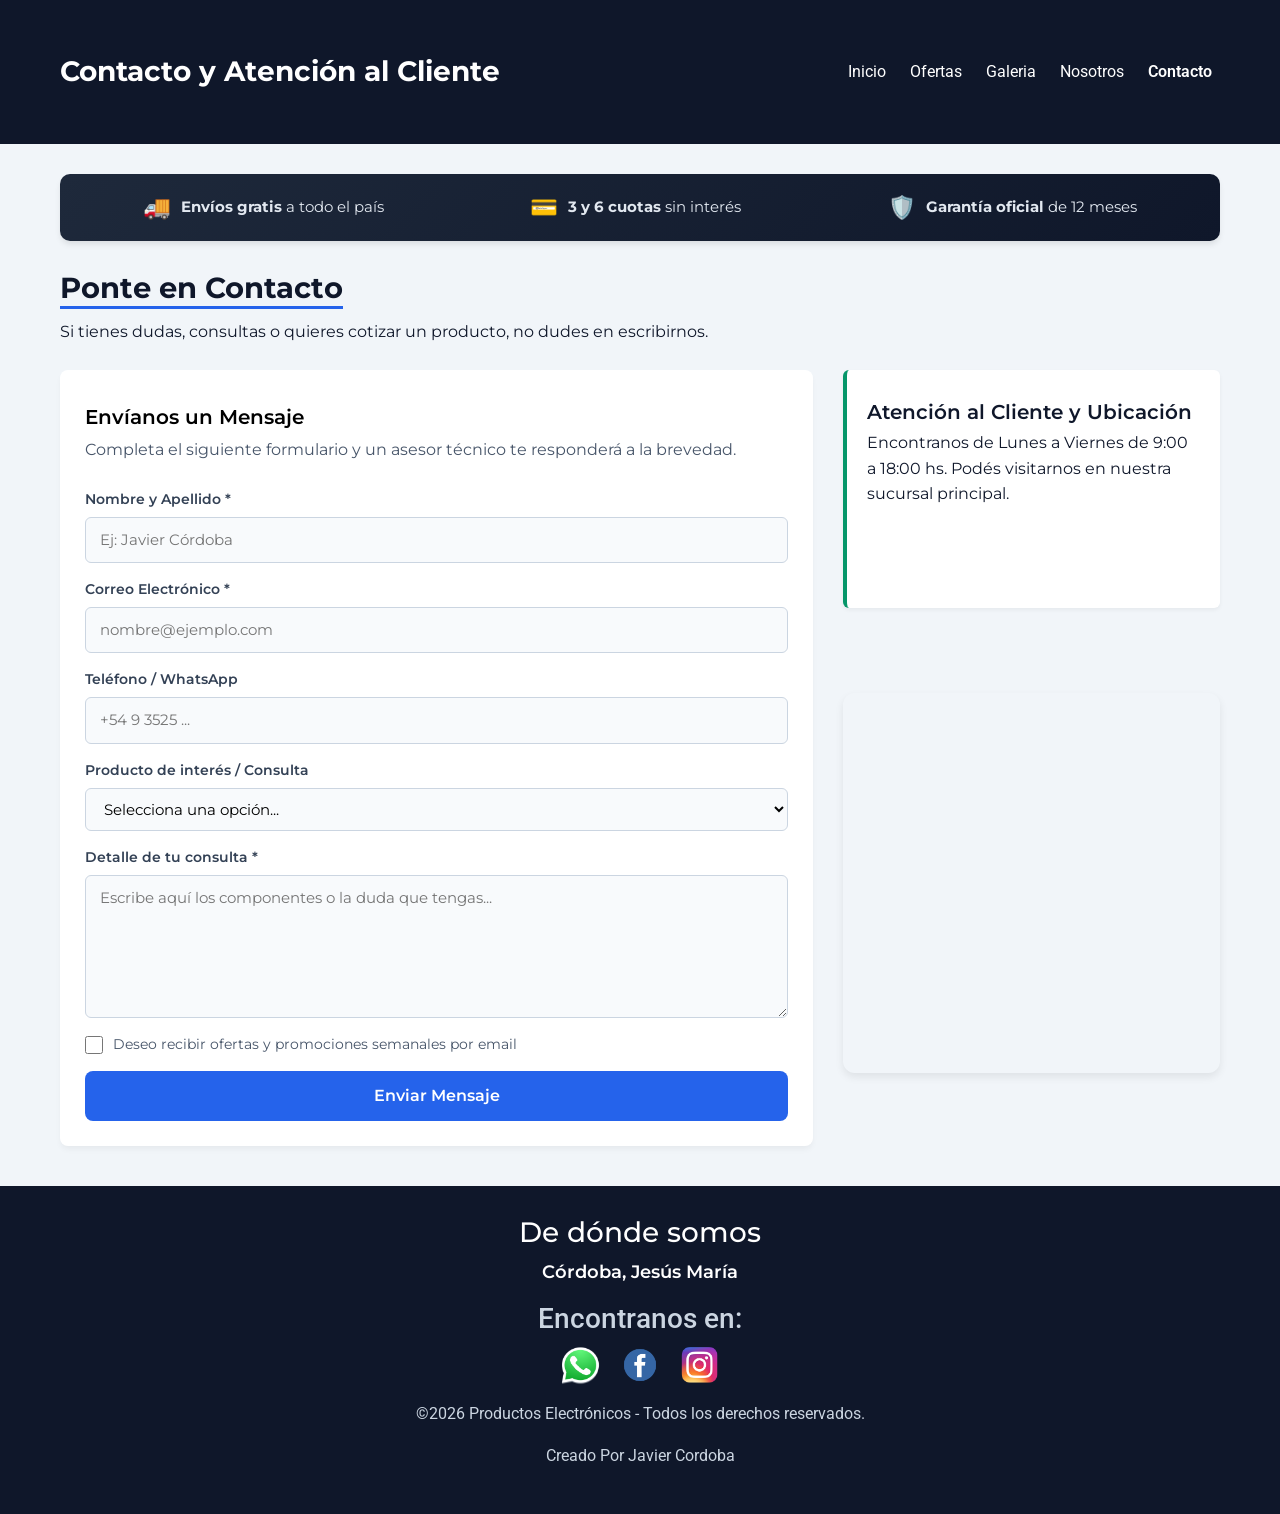
==== commit 1c7edb28: "correcciones del profesor" ====
--- a/pages/contacto.html
+++ b/pages/contacto.html
@@ -9,8 +9,10 @@
     <link rel="preconnect" href="https://fonts.googleapis.com">
     <link rel="preconnect" href="https://fonts.gstatic.com" crossorigin>
     <link href="https://fonts.googleapis.com/css2?family=Montserrat:wght@500;600;700&family=Roboto:wght@400;500;700&display=swap" rel="stylesheet">
-    <link rel="stylesheet" href="../scss/styles.css">
+    <link rel="stylesheet" href="../css/styles.css">
 
+    <!-- AOS CSS -->
+    <link rel="stylesheet" href="https://unpkg.com/aos@next/dist/aos.css" />
     <meta name="description" content="Ponte en contacto con nuestro equipo de soporte y ventas. Asesoramiento técnico, presupuestos de PC y atención personalizada. ¡Escríbenos!">
     <meta property="og:type" content="website">
     <meta property="og:url" content="https://javicordoba10.github.io/Pagina-WEB-Computacion/">
@@ -68,7 +70,7 @@
         </section>
 
         <section class="seccion-contacto">
-            <article class="formulario-contacto">
+            <article class="formulario-contacto" data-aos="fade-up">
                 <h3>Envíanos un Mensaje</h3>
                 <p>Completa el siguiente formulario y un asesor técnico te responderá a la brevedad.</p>
 
@@ -117,12 +119,12 @@
                 </form>
             </article>
 
-            <div class="info-horarios">
+            <div class="info-horarios" data-aos="fade-up" data-aos-delay="100">
                 <h3>Atención al Cliente y Ubicación</h3>
                 <p>Encontranos de Lunes a Viernes de 9:00 a 18:00 hs. Podés visitarnos en nuestra sucursal principal.</p>
             </div>
 
-            <div class="ubicacion">
+            <div class="ubicacion" data-aos="fade-up" data-aos-delay="200">
                 <iframe src="https://www.google.com/maps/embed?pb=!1m18!1m12!1m3!1d27376.62319082987!2d-64.116666!3d-30.983333!2m3!1f0!2f0!3f0!3m2!1i1024!2i768!4f13.1!3m3!1m2!1s0x9432637a778859e9%3A0xc3b865dc6fa5e77e!2zSmVzw7pzIE1hcsOtYSwgQ8OzcmRvYmE!5e0!3m2!1ses-419!2sar!4v1710000000000!5m2!1ses-419!2sar" width="600" height="450" style="border:0;" allowfullscreen="" loading="lazy" referrerpolicy="no-referrer-when-downgrade"></iframe>
             </div>
         </section>
@@ -151,5 +153,14 @@
         document.getElementById('year').textContent = new Date().getFullYear();   
     </script>
     <script src="https://cdn.jsdelivr.net/npm/bootstrap@5.3.8/dist/js/bootstrap.bundle.min.js" integrity="sha384-FKyoEForCGlyvwx9Hj09JcYn3nv7wiPVlz7YYwJrWVcXK/BmnVDxM+D2scQbITxI" crossorigin="anonymous"></script>
+    <!-- AOS JS -->
+    <script src="https://unpkg.com/aos@next/dist/aos.js"></script>
+    <script>
+        AOS.init({
+            duration: 400,
+            easing: 'ease-out',
+            once: true
+        });
+    </script>
 </body>
 </html>
--- a/css/styles.css
+++ b/css/styles.css
@@ -0,0 +1,564 @@
+@charset "UTF-8";
+* {
+  margin: 0;
+  padding: 0;
+  box-sizing: border-box;
+}
+
+body {
+  background-color: #f1f5f9;
+  font-family: "Roboto", sans-serif;
+  font-size: 16px;
+  color: #334155;
+  line-height: 1.6;
+}
+
+@media (prefers-reduced-motion: reduce) {
+  *,
+  *::before,
+  *::after {
+    animation-duration: 0.01ms !important;
+    animation-iteration-count: 1 !important;
+    transition-duration: 0.01ms !important;
+    scroll-behavior: auto !important;
+  }
+}
+h1 {
+  font-family: "Montserrat", sans-serif;
+  font-weight: 700;
+  font-size: 1.8rem;
+  color: #ffffff;
+  margin: 0;
+}
+
+.contenido-principal {
+  max-width: 1200px;
+  margin: 30px auto;
+  padding: 0 20px;
+  font-family: "Montserrat", sans-serif;
+  color: #0f172a;
+}
+.contenido-principal h2 {
+  font-size: 1.8rem;
+  font-weight: 700;
+  color: #0f172a;
+  margin-bottom: 10px;
+  border-bottom: 3px solid #2563eb;
+  padding-bottom: 0.5px;
+  display: inline-block;
+}
+.contenido-principal h3 {
+  font-size: 1.25rem;
+  font-weight: 600;
+  color: #000000;
+  margin-top: 10px;
+  margin-bottom: 8px;
+}
+
+.header-principal {
+  position: relative;
+  background-color: #0f172a;
+  color: #ffffff;
+  padding: 50px 20px;
+  text-align: center;
+  overflow: hidden;
+}
+
+.header-contenido {
+  position: relative;
+  z-index: 2;
+  display: flex;
+  justify-content: space-between;
+  align-items: center;
+  max-width: 1200px;
+  margin: 0 auto;
+  padding: 0 20px;
+}
+@media (min-width: 1024px) {
+  .header-contenido {
+    flex-direction: row;
+    justify-content: space-between;
+  }
+}
+
+@keyframes entradaSuave {
+  0% {
+    opacity: 0;
+    transform: translateY(20px);
+  }
+  60% {
+    opacity: 0.8;
+    transform: translateY(-3px);
+  }
+  100% {
+    opacity: 1;
+    transform: translateY(0);
+  }
+}
+.navbar .navbar-brand {
+  font-family: "Montserrat", sans-serif;
+}
+.navbar .nav-link {
+  color: #ffffff;
+  transition: color 0.25s ease;
+}
+.navbar .nav-link:hover {
+  color: rgb(130.4285714286, 165.8571428571, 243.5714285714);
+}
+.navbar .nav-link.active {
+  font-weight: 600;
+}
+
+.pie-pagina {
+  background-color: #0f172a;
+  color: #cbd5e1;
+  padding: 30px 20px;
+  text-align: center;
+  margin-top: 40px;
+}
+.pie-pagina .info-contacto {
+  font-family: "Montserrat", sans-serif;
+  font-weight: 600;
+  font-size: 1.1rem;
+  color: #ffffff;
+  margin-bottom: 10px;
+}
+.pie-pagina .lista-redes {
+  list-style: none;
+  display: flex;
+  justify-content: center;
+  align-items: center;
+  gap: 20px;
+  margin-top: 10px;
+  padding: 0;
+}
+.pie-pagina .lista-redes .logo-red {
+  width: 40px;
+  height: 40px;
+  transition: transform 0.25s ease;
+}
+.pie-pagina .lista-redes .logo-red:hover {
+  transform: scale(1.1);
+}
+
+.boton-compra {
+  background-color: #2563eb;
+  color: #ffffff;
+  border: none;
+  border-radius: 6px;
+  padding: 10px 16px;
+  font-size: 0.95rem;
+  font-weight: 600;
+  margin-top: 10px;
+  width: 100%;
+  cursor: pointer;
+  box-shadow: 0 2px 4px rgba(37, 99, 235, 0.2);
+  transition: transform 250ms ease-out, box-shadow 250ms ease-out, background-color 250ms ease-out;
+}
+.boton-compra:hover {
+  background-color: #1d4ed8;
+  transform: translateY(-3px) scale(1.02);
+  box-shadow: 0 8px 18px -4px rgba(37, 99, 235, 0.4);
+}
+.boton-compra:active {
+  transform: translateY(-1px) scale(0.98);
+}
+
+.boton-formulario {
+  color: #ffffff;
+  background-color: #2563eb;
+  border: none;
+  padding: 12px 20px;
+  border-radius: 8px;
+  font-size: 1rem;
+  font-weight: 600;
+  width: 100%;
+  cursor: pointer;
+  transition: background-color 250ms ease-out, transform 250ms ease-out;
+}
+.boton-formulario:hover {
+  background-color: #1d4ed8;
+  transform: translateY(-2px);
+}
+.boton-formulario:active {
+  transform: translateY(0);
+}
+
+.producto,
+.producto-oferta {
+  background-color: #ffffff;
+  border: 1px solid #e2e8f0;
+  border-left: 4px solid #2563eb;
+  padding: 20px;
+  border-radius: 8px;
+  width: 100%;
+  flex-direction: column;
+  justify-content: space-between;
+  align-items: center;
+  text-align: center;
+  box-shadow: 0 4px 6px -1px rgba(0, 0, 0, 0.05);
+  transition: transform 0.2s ease, box-shadow 0.2s ease;
+}
+.producto:hover,
+.producto-oferta:hover {
+  transform: translateY(-5px);
+  box-shadow: 0 10px 15px -3px rgba(0, 0, 0, 0.1);
+  border-color: #cbd5e1;
+}
+.producto .titulo-producto,
+.producto-oferta .titulo-producto {
+  font-family: "Montserrat", sans-serif;
+  font-weight: 600;
+  font-size: 1.1rem;
+  color: #0f172a;
+}
+.producto .precio-producto,
+.producto-oferta .precio-producto {
+  font-weight: 700;
+  color: #059669;
+  font-size: 1.3rem;
+  margin-top: 5px;
+}
+.producto .imagen-producto,
+.producto-oferta .imagen-producto {
+  width: 100%;
+  height: 180px;
+  margin: 15px 0;
+  -o-object-fit: contain;
+  object-fit: contain;
+  transition: transform 0.25s ease;
+}
+
+.producto-oferta {
+  position: relative;
+  overflow: hidden;
+}
+
+.producto-oferta::before {
+  content: "OFERTA";
+  position: absolute;
+  top: 15px;
+  right: -30px;
+  background-color: #dc2626;
+  color: #ffffff;
+  font-size: 0.65rem;
+  font-weight: bold;
+  padding: 4px 30px;
+  transform: rotate(45deg);
+  box-shadow: 0 2px 4px rgba(0, 0, 0, 0.15);
+}
+
+.tarjeta-nosotros {
+  background-color: #ffffff;
+  border: 1px solid #e2e8f0;
+  border-left: 4px solid #2563eb;
+  border-radius: 12px;
+  padding: 28px 24px;
+  box-shadow: 0 4px 6px -1px rgba(0, 0, 0, 0.04);
+  transition: transform 0.25s ease, box-shadow 0.25s ease, border-color 0.25s ease;
+}
+.tarjeta-nosotros:hover {
+  transform: translateY(-6px);
+  box-shadow: 0 12px 20px -3px rgba(0, 0, 0, 0.08);
+  border-left-color: #1d4ed8;
+}
+.tarjeta-nosotros h3 {
+  font-family: "Montserrat", sans-serif;
+  color: #0f172a;
+  font-size: 1.25rem;
+  font-weight: 600;
+  margin-bottom: 12px;
+}
+.tarjeta-nosotros p {
+  color: #64748b;
+  font-size: 0.95rem;
+  line-height: 1.6;
+  margin-bottom: 0;
+}
+
+.item-galeria {
+  background-color: #ffffff;
+  border: 1px solid #e2e8f0;
+  border-radius: 10px;
+  overflow: hidden;
+  margin: 0;
+  box-shadow: 0 4px 6px -1px rgba(0, 0, 0, 0.05);
+  transition: transform 0.25s ease, box-shadow 0.25s ease;
+  display: flex;
+  flex-direction: column;
+  justify-content: space-between;
+}
+.item-galeria img {
+  width: 100%;
+  height: 200px;
+  -o-object-fit: contain;
+  object-fit: contain;
+  padding: 20px;
+  background-color: #ffffff;
+  transition: transform 0.25s ease;
+}
+.item-galeria figcaption {
+  background-color: #f8fafc;
+  border-top: 1px solid #e2e8f0;
+  padding: 12px 15px;
+  text-align: center;
+  font-size: 0.95rem;
+  font-weight: 500;
+  color: #334155;
+}
+
+.seccion-comentario {
+  background: linear-gradient(135deg, #1e293b, #0f172a);
+  color: #ffffff;
+  padding: 16px 20px;
+  margin-bottom: 30px;
+  border-radius: 10px;
+  display: flex;
+  justify-content: space-around;
+  align-items: center;
+  flex-wrap: wrap;
+  gap: 20px;
+  text-align: center;
+  box-shadow: 0 4px 6px -1px rgba(0, 0, 0, 0.1);
+  animation: entradaSuave 450ms ease-out forwards;
+}
+.seccion-comentario .item-beneficio {
+  display: flex;
+  align-items: center;
+  gap: 10px;
+  font-size: 0.95rem;
+  color: #e2e8f0;
+}
+.seccion-comentario .beneficio-envio::before {
+  content: "🚚";
+  font-size: 1.4rem;
+}
+.seccion-comentario .beneficio-cuotas::before {
+  content: "💳";
+  font-size: 1.4rem;
+}
+.seccion-comentario .beneficio-garantia::before {
+  content: "🛡️";
+  font-size: 1.4rem;
+}
+
+.seccion-ofertas {
+  display: flex;
+  gap: 30px;
+  flex-wrap: wrap;
+  margin: 30px;
+}
+
+.oferta-destacada {
+  background-color: #ffffff;
+  padding: 40px;
+  border-radius: 6px;
+  box-shadow: 0 4px 6px -1px rgba(0, 0, 0, 0.05);
+}
+
+.promociones-pago {
+  background-color: #ffffff;
+  border-left: 4px solid #059669;
+  padding: 20px;
+  border-radius: 6px;
+  margin-top: 25px;
+  box-shadow: 0 2px 4px rgba(0, 0, 0, 0.05);
+}
+
+.seccion-tabla {
+  margin: 40px 0;
+}
+.seccion-tabla p {
+  color: #64748b;
+  margin-top: 6px;
+  margin-bottom: 20px;
+}
+
+.tabla-contenedor {
+  width: 100%;
+  overflow-x: auto;
+  border-radius: 8px;
+  box-shadow: 0 4px 6px -1px rgba(0, 0, 0, 0.05);
+}
+
+.tabla-comparativa {
+  width: 100%;
+  border-collapse: collapse;
+  background-color: #ffffff;
+  text-align: left;
+  font-size: 0.95rem;
+}
+.tabla-comparativa caption {
+  caption-side: top;
+  font-size: 1.1rem;
+  font-weight: 700;
+  color: #0f172a;
+  padding-bottom: 12px;
+  text-align: left;
+}
+.tabla-comparativa thead tr {
+  background-color: #0f172a;
+  color: #ffffff;
+}
+.tabla-comparativa th {
+  padding: 14px 18px;
+  font-weight: 600;
+}
+.tabla-comparativa td {
+  padding: 12px 18px;
+  border-bottom: 1px solid #e2e8f0;
+  color: #334155;
+}
+
+.seccion-galeria {
+  margin-top: 30px;
+}
+.seccion-galeria > p {
+  color: #64748b;
+  margin-top: 6px;
+  margin-bottom: 25px;
+}
+
+.categoria-galeria {
+  margin-bottom: 40px;
+}
+.categoria-galeria h3 {
+  font-size: 1.3rem;
+  font-weight: 600;
+  color: #0f172a;
+  margin-bottom: 15px;
+  border-left: 4px solid #2563eb;
+  padding-left: 10px;
+}
+
+.grilla-galeria {
+  display: grid;
+  grid-template-columns: repeat(auto-fit, minmax(260px, 1fr));
+  gap: 25px;
+}
+
+.seccion-nosotros {
+  margin-top: 30px;
+}
+
+.ubicacion {
+  margin-top: 40px;
+  grid-area: mapa;
+}
+.ubicacion iframe {
+  width: 100%;
+  max-width: 100%;
+  height: 380px;
+  border-radius: 12px;
+  box-shadow: 0 4px 8px rgba(0, 0, 0, 0.08);
+  margin-top: 15px;
+}
+
+.seccion-video {
+  margin-top: 40px;
+}
+.seccion-video .video-oficinas {
+  width: 100%;
+  max-width: 850px;
+  display: block;
+  margin: 20px auto;
+  border-radius: 12px;
+  border: 1px solid #e2e8f0;
+  box-shadow: 0 10px 25px -5px rgba(15, 23, 42, 0.12);
+  background-color: #0f172a;
+  outline: none;
+}
+
+.seccion-contacto {
+  display: grid;
+  gap: 20px;
+  grid-template-columns: 1fr;
+  grid-template-areas: "form" "horarios" "mapa";
+  margin-top: 25px;
+}
+@media (min-width: 1024px) {
+  .seccion-contacto {
+    grid-template-columns: 2fr 1fr;
+    grid-template-areas: "form horarios" "form mapa";
+    gap: 30px;
+  }
+}
+
+.formulario-contacto {
+  grid-area: form;
+  background-color: #ffffff;
+  padding: 25px;
+  border-radius: 8px;
+  box-shadow: 0 4px 6px -1px rgba(0, 0, 0, 0.05);
+}
+.formulario-contacto > p {
+  color: #475569;
+  margin-bottom: 25px;
+}
+
+.form-grid {
+  display: grid;
+  grid-template-columns: 1fr;
+  gap: 15px;
+}
+
+.campo-grupo {
+  display: flex;
+  flex-direction: column;
+  gap: 6px;
+}
+.campo-grupo label {
+  font-size: 0.9rem;
+  font-weight: 600;
+  color: #334155;
+}
+.campo-grupo input,
+.campo-grupo select,
+.campo-grupo textarea {
+  padding: 10px 14px;
+  border: 1px solid #cbd5e1;
+  border-radius: 6px;
+  font-family: inherit;
+  font-size: 0.95rem;
+  background-color: #f8fafc;
+  transition: border-color 0.2s ease, box-shadow 0.2s ease;
+}
+.campo-grupo input:focus,
+.campo-grupo select:focus,
+.campo-grupo textarea:focus {
+  outline: none;
+  border-color: #2563eb;
+  box-shadow: 0 0 0 3px rgba(37, 99, 235, 0.15);
+  background-color: #ffffff;
+}
+
+.campo-completo {
+  grid-column: 1/-1;
+}
+
+.campo-suscripcion {
+  display: flex;
+  align-items: center;
+  gap: 10px;
+  font-size: 0.9rem;
+  color: #475569;
+}
+.campo-suscripcion input[type=checkbox] {
+  width: 18px;
+  height: 18px;
+  accent-color: #2563eb;
+  cursor: pointer;
+}
+
+.info-horarios {
+  grid-area: horarios;
+  background-color: #ffffff;
+  border-left: 4px solid #059669;
+  padding: 20px;
+  border-radius: 6px;
+  box-shadow: 0 2px 4px rgba(0, 0, 0, 0.05);
+}
+.info-horarios h3 {
+  color: #0f172a;
+  margin-bottom: 6px;
+}/*# sourceMappingURL=styles.css.map */
